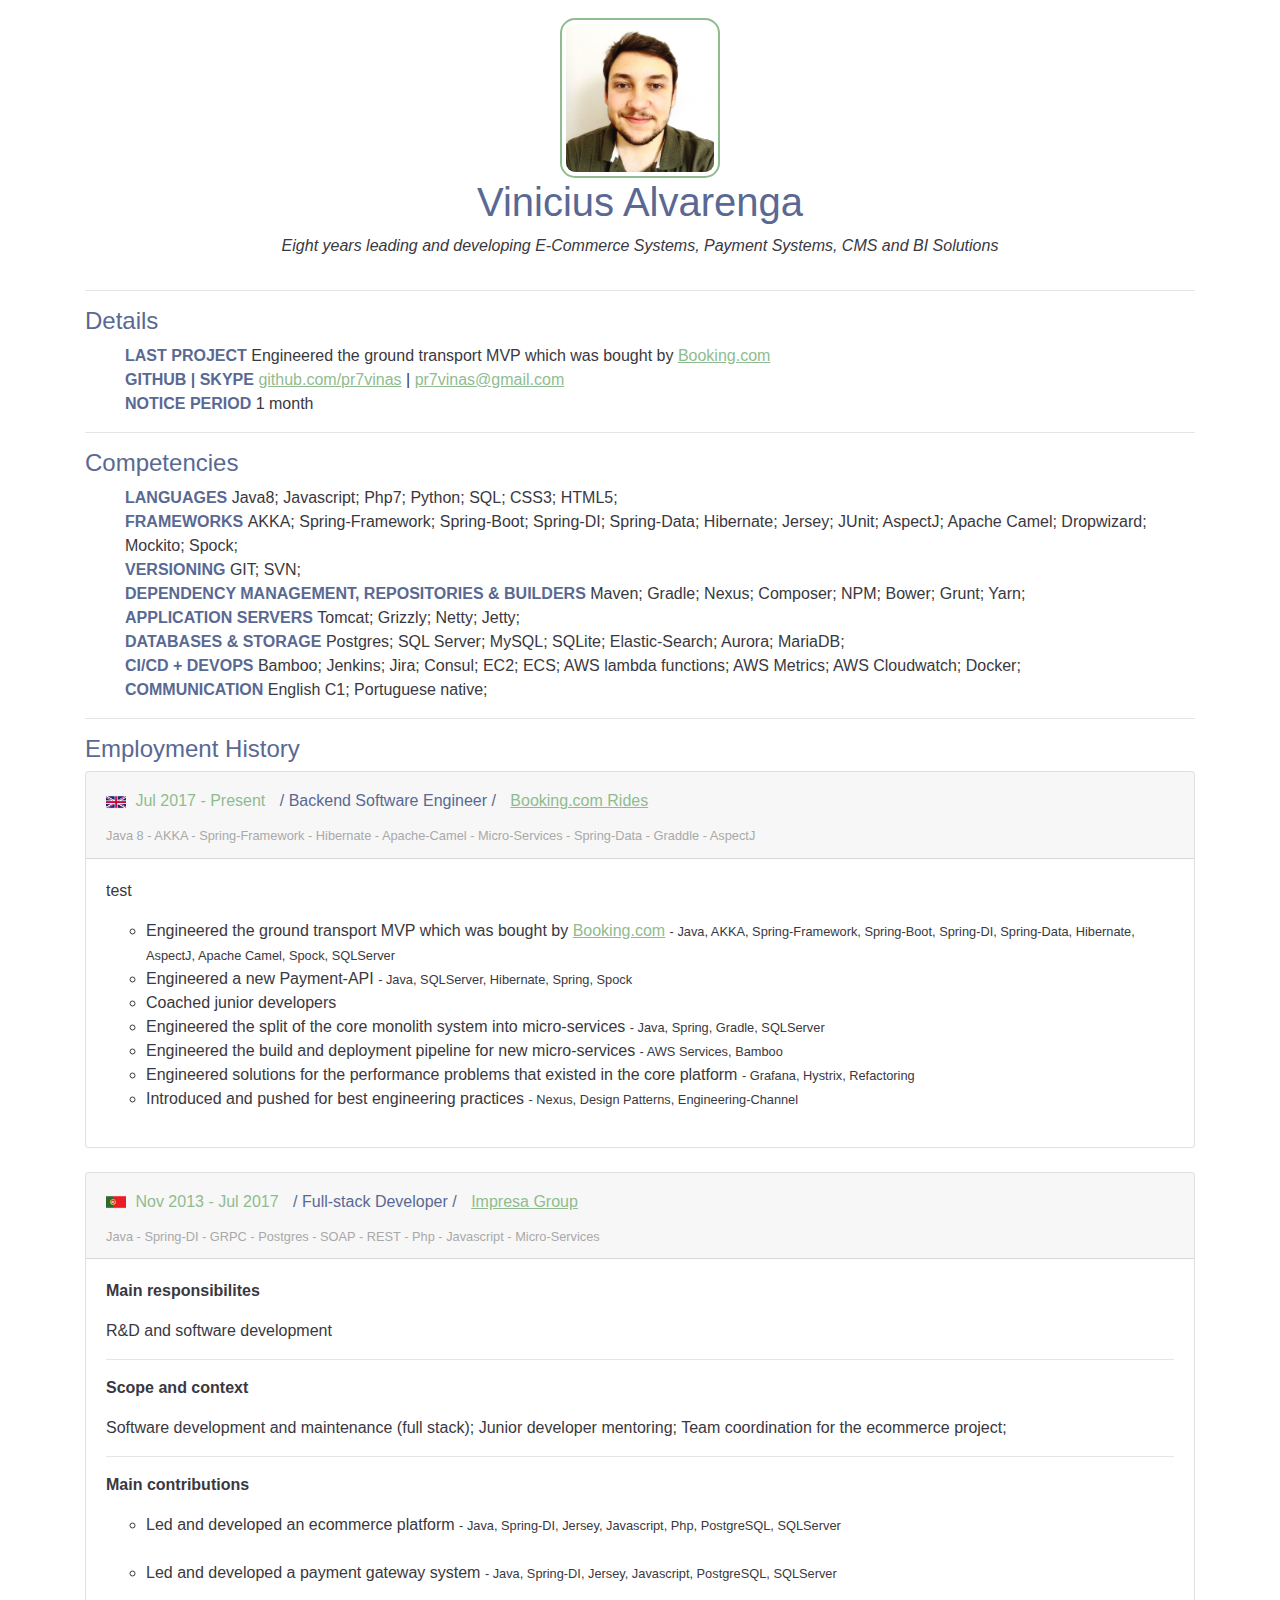
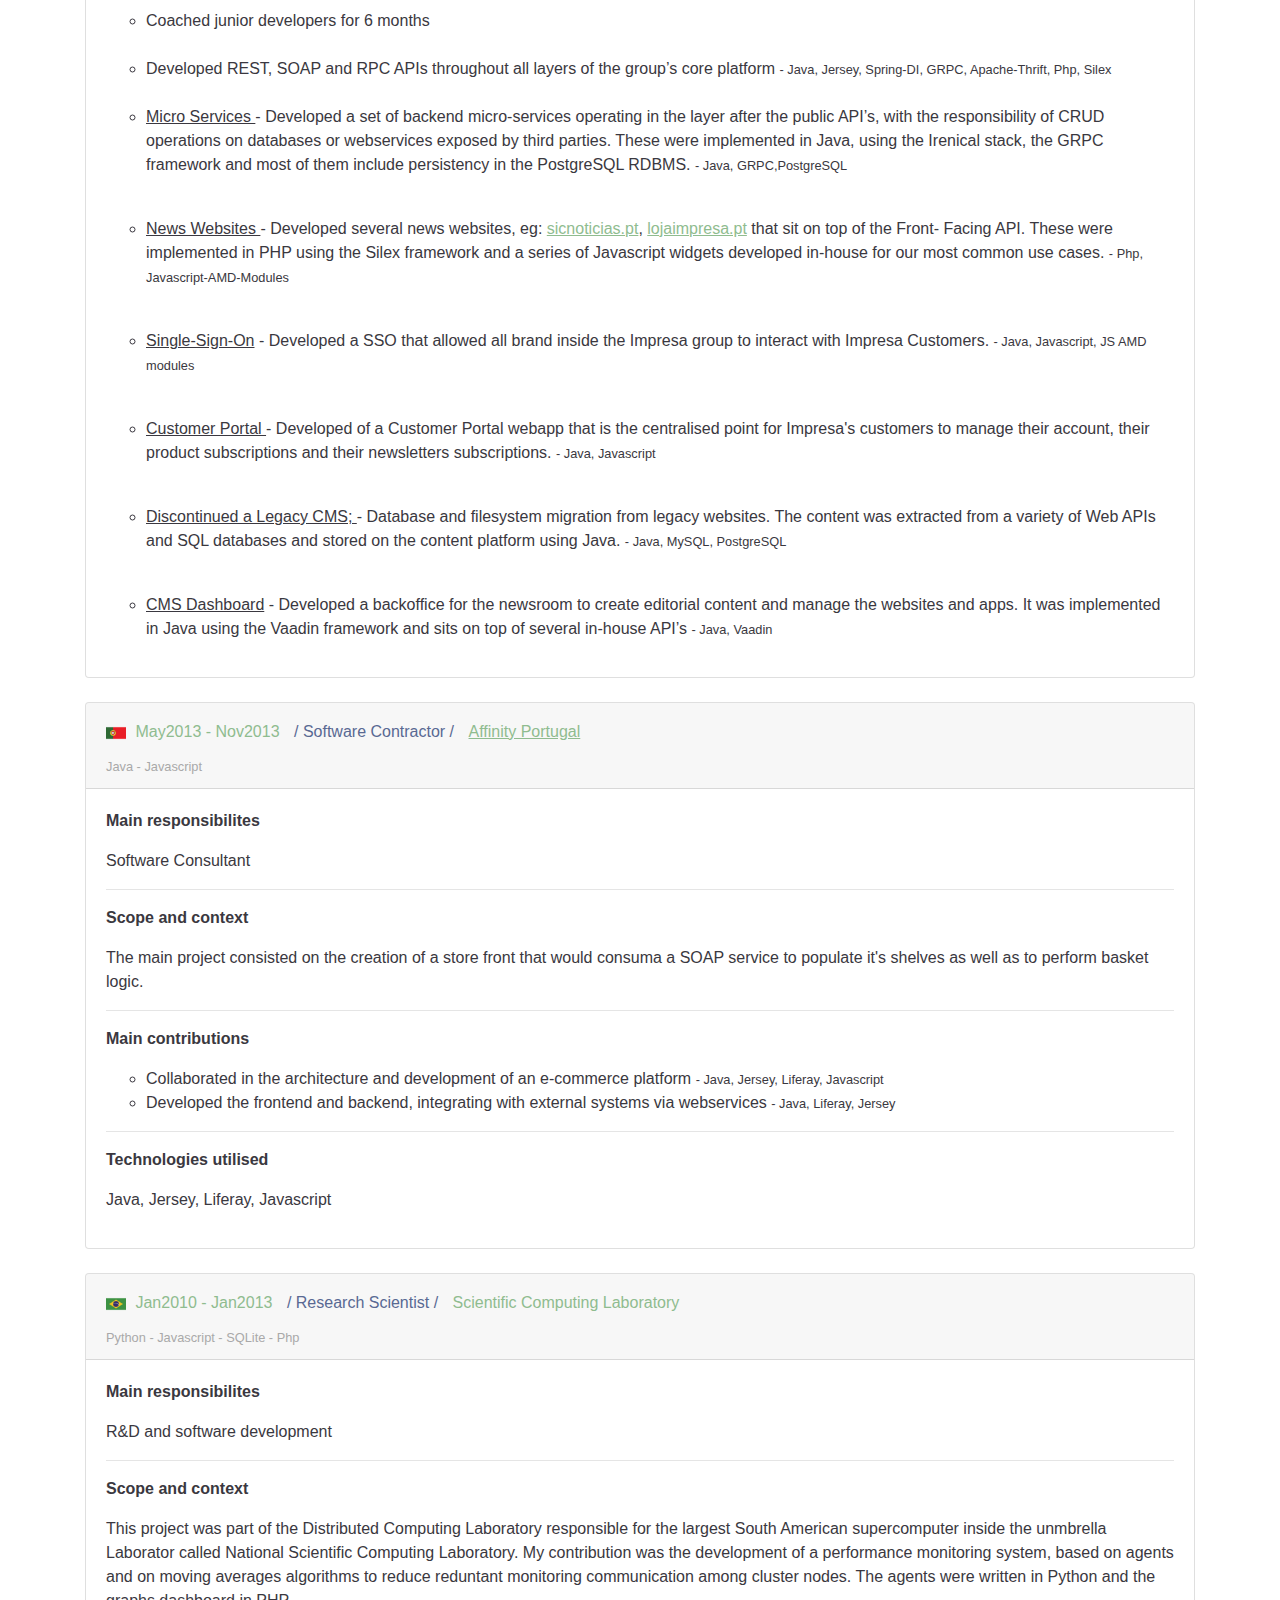
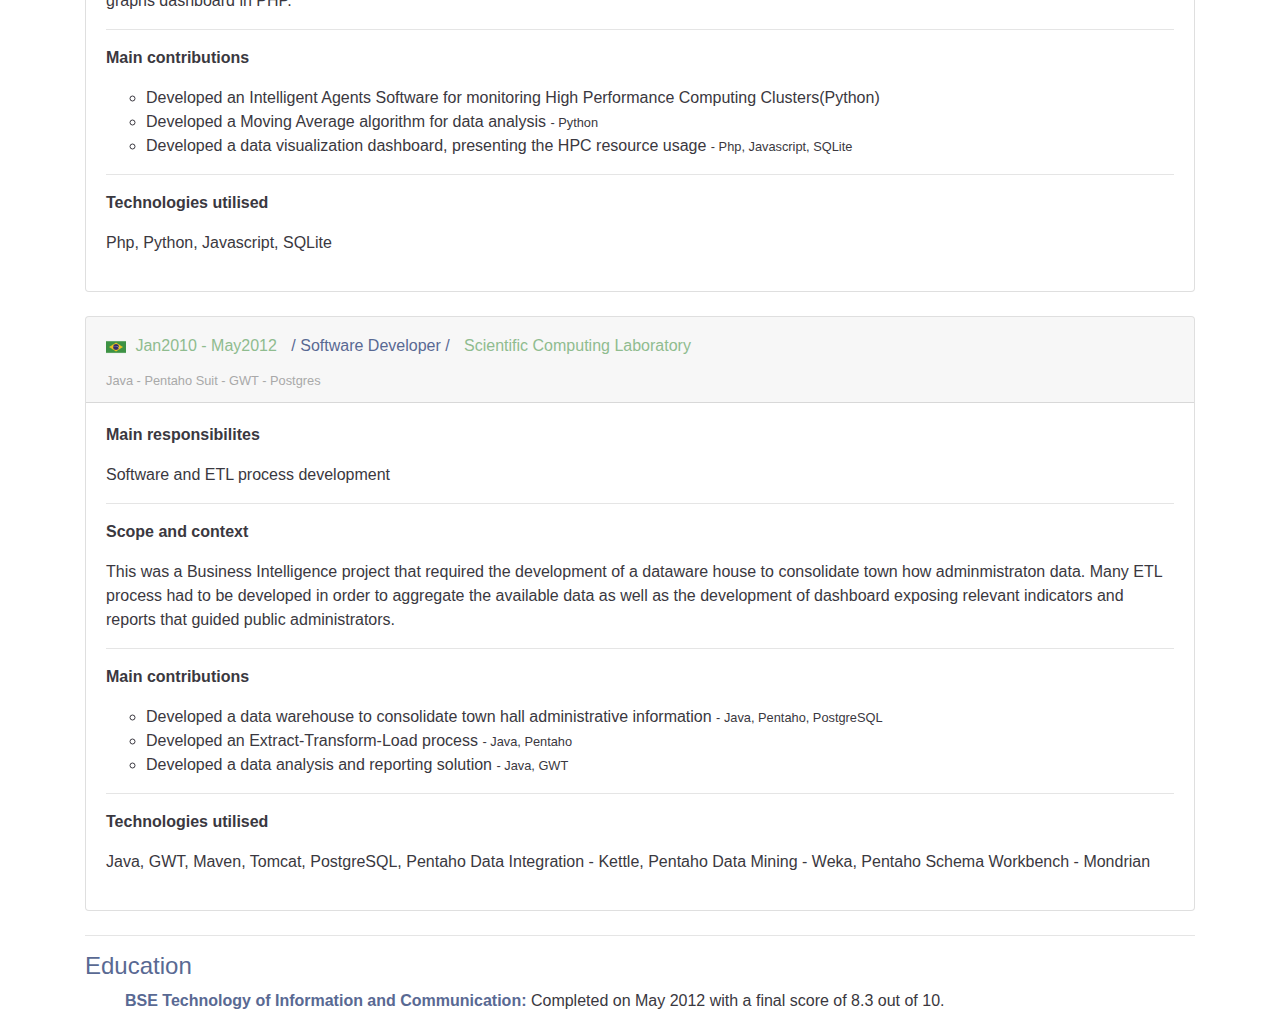
==== extended-version.html @ ef7c91e3 "Create extended-version.html" ====
<!doctype html>
<html lang="en">
<head>
    <meta charset="utf-8">
    <meta name="viewport" content="width=device-width, initial-scale=1, shrink-to-fit=no">
    <link rel="stylesheet" href="https://maxcdn.bootstrapcdn.com/bootstrap/4.0.0/css/bootstrap.min.css">
    <link rel="stylesheet" href="https://cdnjs.cloudflare.com/ajax/libs/animate.css/3.5.2/animate.min.css"/>
    <link href="https://fonts.googleapis.com/css?family=Gugi" rel="stylesheet">
    <link rel="stylesheet" href="style.css"/>
    <title>Vinicius Alvarenga</title>
</head>
<body>

<!-- PHOTO-->
<div class="container">
    <div class="profile-picture-container">
        <img src="vini.jpg" alt="vini" class="profile-picture img-thumbnail fadeIn animated">
    </div>
</div>

<!-- INTRO-->
<div class="container fadeIn animated">
    <div>
        <h1 class="center main">Vinicius Alvarenga</h1>
        <div class="lead-wrapper">
            <p class="lead lead-intro">
                <i>
                    Eight years leading and developing E-Commerce Systems, Payment Systems, CMS
                    and BI Solutions
                </i>
            </p>
        </div>
        <hr>
    </div>
</div>

<!-- DETAILS-->
<div class="container fadeIn animated">
    <div class="intro">
        <h4 class="main">Details</h4>
        <div class="intro-body">
            <ul>
                <li>
                    <b class="main">LAST PROJECT </b> Engineered the ground transport MVP which was bought by <a
                        target="_blank"
                        href="http://www.booking.com">Booking.com</a>
                </li>
                <li>
                    <b class="main">GITHUB | SKYPE </b> <a target="_blank" href="https://github.com/pr7vinas">github.com/pr7vinas</a>
                    | <a target="_blank" href="mailto:pr7vinas@gmail.com">pr7vinas@gmail.com</a>
                </li>
                <li>
                    <b class="main">NOTICE PERIOD </b> 1 month
                </li>
            </ul>
        </div>
    </div>
    <hr/>
</div>

<!-- COMPETENCIES-->
<div class="container fadeIn animated">
    <div class="intro">
        <h4 class="main">Competencies</h4>
        <div class="intro-body">
            <ul>
                <li>
                    <b class="main">LANGUAGES </b> Java8; Javascript; Php7; Python; SQL; CSS3; HTML5;
                </li>
                <li>
                    <b class="main">FRAMEWORKS </b> AKKA; Spring-Framework; Spring-Boot; Spring-DI; Spring-Data;
                    Hibernate; Jersey; JUnit; AspectJ; Apache Camel; Dropwizard; Mockito; Spock;
                </li>
                <li>
                    <b class="main">VERSIONING </b> GIT; SVN;
                </li>
                <li>
                    <b class="main">DEPENDENCY MANAGEMENT, REPOSITORIES & BUILDERS </b> Maven; Gradle; Nexus;
                    Composer; NPM; Bower; Grunt; Yarn;
                </li>
                <li>
                    <b class="main">APPLICATION SERVERS </b> Tomcat; Grizzly; Netty; Jetty;
                </li>
                <li>
                    <b class="main">DATABASES & STORAGE </b> Postgres; SQL Server; MySQL; SQLite; Elastic-Search;
                    Aurora; MariaDB;
                </li>
                <li>
                    <b class="main">CI/CD + DEVOPS </b> Bamboo; Jenkins; Jira; Consul; EC2; ECS; AWS lambda functions;
                    AWS Metrics; AWS Cloudwatch; Docker;
                </li>
                <li>
                    <b class="main">COMMUNICATION </b> English C1; Portuguese native;
                </li>

            </ul>
        </div>
    </div>
    <hr/>
</div>

<!-- EMPLOYMENT HISTORY-->
<div class="container fadeIn animated">
    <div id="accordion">
        <h4 class="main">Employment History</h4>


        <!--BOOKING.COM-->
        <div class="card mb-4 box-shadow">
            <div class="card-header">
                <img height="20px" src="uk.png"/>
                <label style="color: darkseagreen; padding: 5px">Jul 2017 - Present</label>
                <label style="color: #596993; padding: 5px"> / Backend Software Engineer / </label>
                <label style="padding: 5px">
                    <a target="_blank" style="color: darkseagreen;" href="http://rideways.com">
                        Booking.com Rides
                    </a>
                </label>
                <div style="color:darkgray; font-size: 0.8em">
                    Java 8 - AKKA - Spring-Framework - Hibernate - Apache-Camel - Micro-Services - Spring-Data - Graddle
                    - AspectJ
                </div>
            </div>
            <div class="card-body">
                <p>
                    test
                </p>
                <ul>
                    <li>
                        Engineered the ground transport MVP which was bought by <a target="_blank"
                                                                                   href="http://www.booking.com">Booking.com</a>
                        <small> - Java, AKKA, Spring-Framework, Spring-Boot, Spring-DI, Spring-Data,
                            Hibernate, AspectJ, Apache Camel, Spock, SQLServer
                        </small>
                    </li>
                    
                    <li>Engineered a new Payment-API
                        <small> - Java, SQLServer, Hibernate, Spring, Spock</small>

                    </li>
                    <li>Coached junior developers</li>
                    <li>
                        Engineered the split of the core monolith system into micro-services
                        <small>- Java, Spring, Gradle, SQLServer</small>
                    </li>
                    <li>Engineered the build and deployment pipeline for new micro-services
                        <small>- AWS Services, Bamboo</small>
                    </li>
                    <li>Engineered solutions for the performance problems that existed in the core platform
                        <small>- Grafana, Hystrix, Refactoring</small>
                    </li>
                    <li>Introduced and pushed for best engineering practices
                        <small>- Nexus, Design Patterns, Engineering-Channel</small>
                    </li>
                </ul>
            </div>
        </div>


        <!--IMPRESA-->
        <div class="card mb-4 box-shadow">
            <div class="card-header">
                <img height="20px" src="pt.png"/>
                <label style="color: darkseagreen; padding: 5px">Nov 2013 - Jul 2017</label>
                <label style="color: #596993; padding: 5px"> / Full-stack Developer / </label>
                <label style="padding: 5px">
                    <a target="_blank" style="color: darkseagreen;"
                       href="http://www.impresa.pt/investor-relations">
                        Impresa Group
                    </a>
                </label>
                <div style="color:darkgray; font-size: 0.8em">
                    Java - Spring-DI - GRPC - Postgres - SOAP - REST - Php - Javascript - Micro-Services
                </div>
            </div>
            <div class="card-body">
                <p><b>Main responsibilites</b></p>
                <p>
                    R&D and software development
                </p>
                <hr>
                <p><b>Scope and context</b></p>                
                <p>
                    Software development and maintenance (full stack); Junior developer mentoring; Team coordination for the ecommerce project; </p>
                <hr>
                <p><b>Main contributions</b></p>
                <ul>
                    <li>
                        Led and developed an ecommerce platform
                        <small> - Java, Spring-DI, Jersey, Javascript, Php, PostgreSQL, SQLServer</small>
                    </li>
                    <br>

                    <li>
                        Led and developed a payment gateway system
                        <small> - Java, Spring-DI, Jersey, Javascript, PostgreSQL, SQLServer</small>
                    </li>
                    <br>


                    <li>Coached junior developers for 6 months</li>                    <br>

                    <li>
                        Developed REST, SOAP and RPC APIs throughout all layers of the group’s core platform
                        <small> - Java, Jersey, Spring-DI, GRPC, Apache-Thrift, Php, Silex</small>
                    </li>
                    <br>

                    <li>
                        <p>
                            <u>
                                Micro Services
                            </u>
                             - Developed a set of backend micro-services operating in the layer after the public API’s, with the responsibility of CRUD operations on databases or webservices exposed by third parties. These were implemented in Java, using the Irenical stack, the GRPC framework and most of them include persistency in the PostgreSQL RDBMS.
                        <small> - Java, GRPC,PostgreSQL</small>
                        </p>
                    </li>
                    <br>

                    <li>
                        <p>
                            <u>
                                News Websites
                            </u>
                            - Developed several news websites, eg: <a href="http://sicnoticias.sapo.pt" target="_blank">sicnoticias.pt</a>,                        <a href="http://lojaimpresa.pt" target="_blank">lojaimpresa.pt</a> that sit on top of the Front-
                            Facing API. These were implemented in PHP using the Silex framework and a series of Javascript widgets developed in-house for our most common use cases.
                            <small> - Php, Javascript-AMD-Modules</small>
                        </p>
                    </li>
                    <br>

                    <li>
                        <p>
                            <u>Single-Sign-On</u> - Developed a SSO that allowed all brand inside the Impresa group to interact with Impresa Customers. 
                        <small> - Java, Javascript, JS AMD modules</small>
                        </p>
                    </li>
                    <br>

                    <li><p>
                        <u>
                        Customer Portal 
                        </u>
                        - Developed of a Customer Portal webapp that is the centralised point for Impresa's customers to manage their account, their product subscriptions and their newsletters subscriptions. 
                        <small> - Java, Javascript</small>
                        </p>
                    </li>
                    <br>

                    <li>
                        <p>
                        <u>
                            Discontinued a Legacy CMS; 
                            </u>
                            - Database and filesystem migration from legacy websites. The
                            content was extracted from a variety of Web APIs and SQL databases and stored on
                            the content platform using Java.
                        <small> - Java, MySQL, PostgreSQL</small>
                        </p>
                    </li>
                    <br>
                    
                    <li>
                        <p>
                        <u>CMS Dashboard</u> - Developed a backoffice for the newsroom to create
                            editorial content and manage the websites and apps. It was implemented in Java using
                            the Vaadin framework and sits on top of several in-house API’s
                            <small> - Java, Vaadin</small></p>
                        
                    </li>
                </ul>
            </div>
        </div>


        <!--AFFINITY-->
        <div class="card mb-4 box-shadow">
            <div class="card-header">
                <img height="20px" src="pt.png"/>
                <label style="color: darkseagreen; padding: 5px">May2013 - Nov2013 </label>
                <label style="color: #596993; padding: 5px"> / Software Contractor / </label>
                <label style="padding: 5px">
                    <a target="_blank" style="color: darkseagreen;" href="http://affinity.pt/en/">
                        Affinity Portugal
                    </a>
                </label>
                <div style="color:darkgray; font-size: 0.8em">
                    Java - Javascript
                </div>
            </div>
            <div class="card-body">
                <p><b>Main responsibilites</b></p>
                <p>
                    Software Consultant
                </p>
                <hr>
                <p><b>Scope and context</b></p>                
                <p>
                    The main project consisted on the creation of a store front that would consuma a SOAP service to populate it's shelves as well as to perform basket logic.
                </p>
                <hr>
                <p><b>Main contributions</b></p>
                <ul>
                    <li>
                        Collaborated in the architecture and development of an e-commerce platform
                        <small> - Java, Jersey, Liferay, Javascript</small>
                    </li>
                    <li>
                        Developed the frontend and backend, integrating with external systems via webservices
                        <small> - Java, Liferay, Jersey</small>
                    </li>
                </ul>
                <hr>
                <p><b>Technologies utilised</b></p>
                <p>
                    Java, Jersey, Liferay, Javascript
                </p>
            </div>
            </div>
        </div>


        <!--LNCC MONITORING IA-->
        <div class="card mb-4 box-shadow">
            <div class="card-header">
                <img height="20px" src="br.png"/>
                <label style="color: darkseagreen; padding: 5px">Jan2010 - Jan2013 </label>
                <label style="color: #596993; padding: 5px"> / Research Scientist / </label>
                <label style="padding: 5px">
                    <a target="_blank" style="color: darkseagreen; cursor: unset;">
                        Scientific Computing Laboratory
                    </a>
                </label>
                <div style="color:darkgray; font-size: 0.8em">
                    Python - Javascript - SQLite - Php
                </div>
            </div>
            <div class="card-body">
                <p><b>Main responsibilites</b></p>
                <p>
                    R&D and software development
                </p>
                <hr>
                <p><b>Scope and context</b></p>                
                <p>
                    This project was part of the Distributed Computing Laboratory responsible for the largest South American supercomputer inside the unmbrella Laborator called National Scientific Computing Laboratory. My contribution was the development of a performance monitoring system, based on agents and on moving averages algorithms to reduce reduntant monitoring communication among cluster nodes. The agents were written in Python and the graphs dashboard in PHP.
                </p>
                <hr>
                <p><b>Main contributions</b></p>
                <ul>
                    <li>
                        Developed an Intelligent Agents Software for monitoring High Performance Computing
                        Clusters(Python)
                    </li>
                    <li>
                        Developed a Moving Average algorithm for data analysis
                        <small> - Python</small>
                    </li>
                    <li>
                        Developed a data visualization dashboard, presenting the HPC resource usage
                        <small> - Php, Javascript, SQLite</small>
                    </li>
                </ul>
                <hr>
                <p><b>Technologies utilised</b></p>
                <p>
                    Php, Python, Javascript, SQLite
                </p>
            </div>
        </div>


        <!--LNCC MONITORING IA-->
        <div class="card mb-4 box-shadow">
            <div class="card-header">
                <img height="20px" src="br.png"/>
                <label style="color: darkseagreen; padding: 5px">Jan2010 - May2012 </label>
                <label style="color: #596993; padding: 5px"> / Software Developer / </label>
                <label style="padding: 5px">
                    <a target="_blank" style="color: darkseagreen; cursor: unset;">
                        Scientific Computing Laboratory
                    </a>
                </label>
                <div style="color:darkgray; font-size: 0.8em">
                    Java - Pentaho Suit - GWT - Postgres
                </div>
            </div>
            <div class="card-body">
                <p><b>Main responsibilites</b></p>
                <p>
                    Software and ETL process development
                </p>
                <hr>
                <p><b>Scope and context</b></p>                
                <p>
                    This was a Business Intelligence project that required the development of a dataware house to consolidate town how adminmistraton data. Many ETL process had to be developed in order to aggregate the available data as well as the development of dashboard exposing relevant indicators and reports that guided public administrators. 
                </p>
                <hr>
                <p><b>Main contributions</b></p>
                <ul>
                    <li>
                        Developed a data warehouse to consolidate town hall administrative information
                        <small> - Java, Pentaho, PostgreSQL</small>
                    </li>
                    <li>
                        Developed an Extract-Transform-Load process
                        <small> - Java, Pentaho</small>
                    </li>
                    <li>
                        Developed a data analysis and reporting solution
                        <small> - Java, GWT</small>
                    </li>
                </ul>
                <hr>
                <p><b>Technologies utilised</b></p>
                <p>
                    Java, GWT, Maven, Tomcat, PostgreSQL, Pentaho Data Integration - Kettle, Pentaho Data Mining - Weka, Pentaho Schema Workbench - Mondrian
                </p>
            </div>
        </div>
        <hr/>


        <div class="university fadeIn animated">
            <div class="intro">
                <h4 class="main">Education</h4>
                <div class="intro-body">
                    <ul>
                        <li>
                            <b class="main">
                                BSE Technology of Information and Communication:
                            </b> Completed on May 2012 with a final score of 8.3 out of 10.
                        </li>
                    </ul>
                </div>
            </div>
        </div>


    </div>

    <script src="https://code.jquery.com/jquery-3.2.1.slim.min.js"
            integrity="sha384-KJ3o2DKtIkvYIK3UENzmM7KCkRr/rE9/Qpg6aAZGJwFDMVNA/GpGFF93hXpG5KkN"
            crossorigin="anonymous"></script>
    <script src="https://cdnjs.cloudflare.com/ajax/libs/popper.js/1.12.9/umd/popper.min.js"
            integrity="sha384-ApNbgh9B+Y1QKtv3Rn7W3mgPxhU9K/ScQsAP7hUibX39j7fakFPskvXusvfa0b4Q"
            crossorigin="anonymous"></script>
    <script src="https://maxcdn.bootstrapcdn.com/bootstrap/4.0.0/js/bootstrap.min.js"
            integrity="sha384-JZR6Spejh4U02d8jOt6vLEHfe/JQGiRRSQQxSfFWpi1MquVdAyjUar5+76PVCmYl"
            crossorigin="anonymous"></script>
</body>
</html>
---- style.css ----
.profile-picture-container{
    text-align: center;
    padding-top: 18px
}

.profile-picture {
    position: relative;
    max-height: 10rem;
    margin-left: 10%;
    margin-right: 10%;
    border-radius: 15px;
    border: 2px solid darkseagreen;
}

.hand-written {
    font-family: 'Gugi', cursive;
    text-transform: uppercase;
    font-size: 0.6rem;
    color: darkgray;
    margin-top: 13px;
}

.code-picture-wrapper {
    border: none;
    height: 10px;
    overflow: hidden;
    border-radius:90px;

}
.code-picture {
    border: none;
    padding:0px;
    -ms-filter: "progid:DXImageTransform.Microsoft.Alpha(Opacity=50)";       /* IE 8 */
    filter: alpha(opacity=50);  /* IE 5-7 */
    -moz-opacity: 0.5;          /* Netscape */
    -khtml-opacity: 0.5;        /* Safari 1.x */
    opacity: 0.5;               /* Good browsers */
}

.lead-intro {
    position: relative;
    display: inline-block;
    font-size: 1rem;
    margin-left: 10%;
    margin-right: 10%;
        
}
.lead-wrapper{
    position: relative;
    text-align: center;
}

.center{
    text-align: center;
}

// Small devices (landscape phones, 576px and up)
@media (min-width: 576px) { }

// Medium devices (tablets, 768px and up)
@media (min-width: 768px) {  }

// Large devices (desktops, 992px and up)
@media (min-width: 992px) { }

// Extra large devices (large desktops, 1200px and up)
@media (min-width: 1200px) { }


body{
    color :rgb(58, 56, 64);;
}

.main{
    color:#596993;
}

.secondary{
    color:#7A9FF2
}

.third{
    color:#0F0F0D;
}

ul {
    list-style-type: none;
}

a{
    color: darkseagreen;
    text-decoration: underline;
}

/* unvisited link */
a:link {
    color: darkseagreen;
}

/* visited link */
a:visited {
    color: darkseagreen;
}

/* mouse over link */
a:hover {
    color: forestgreen;
}

/* selected link */
a:active {
    color: green;
}

.card-body ul{
        list-style-type: circle;
    }
}
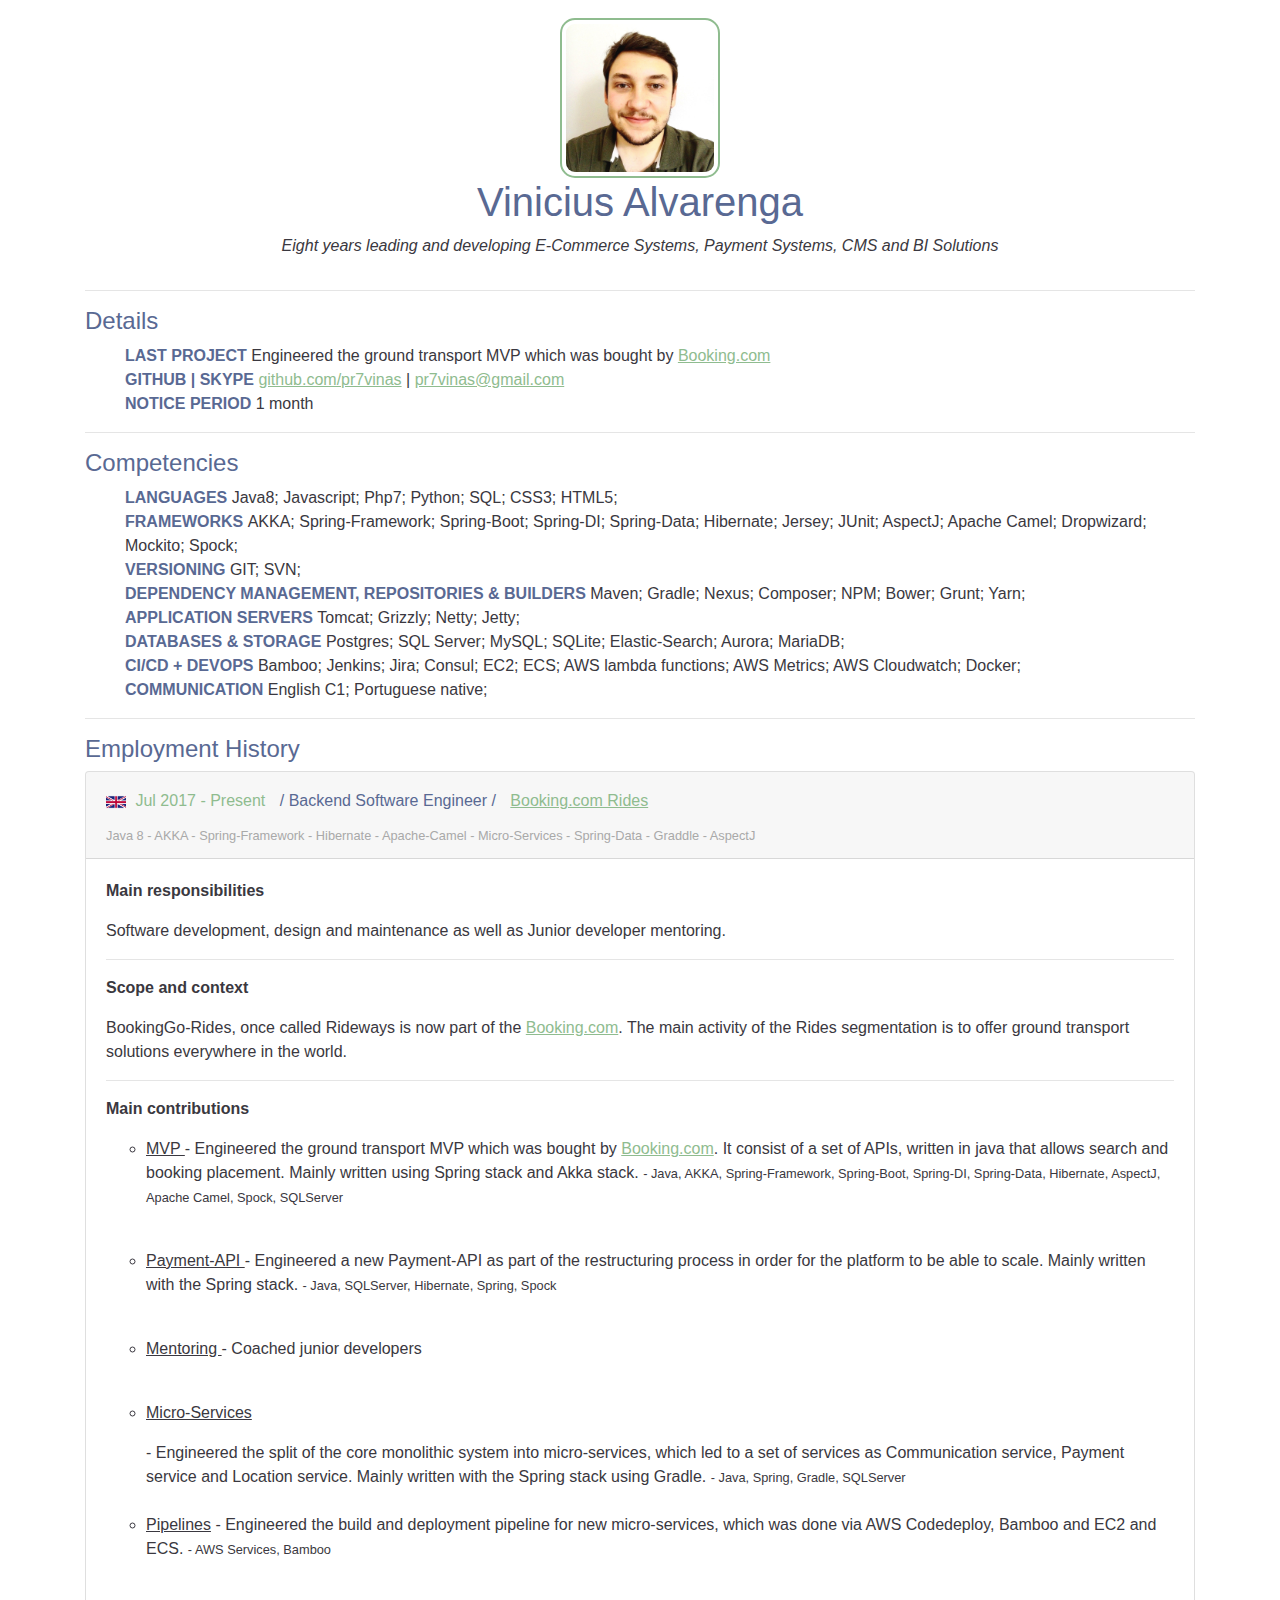
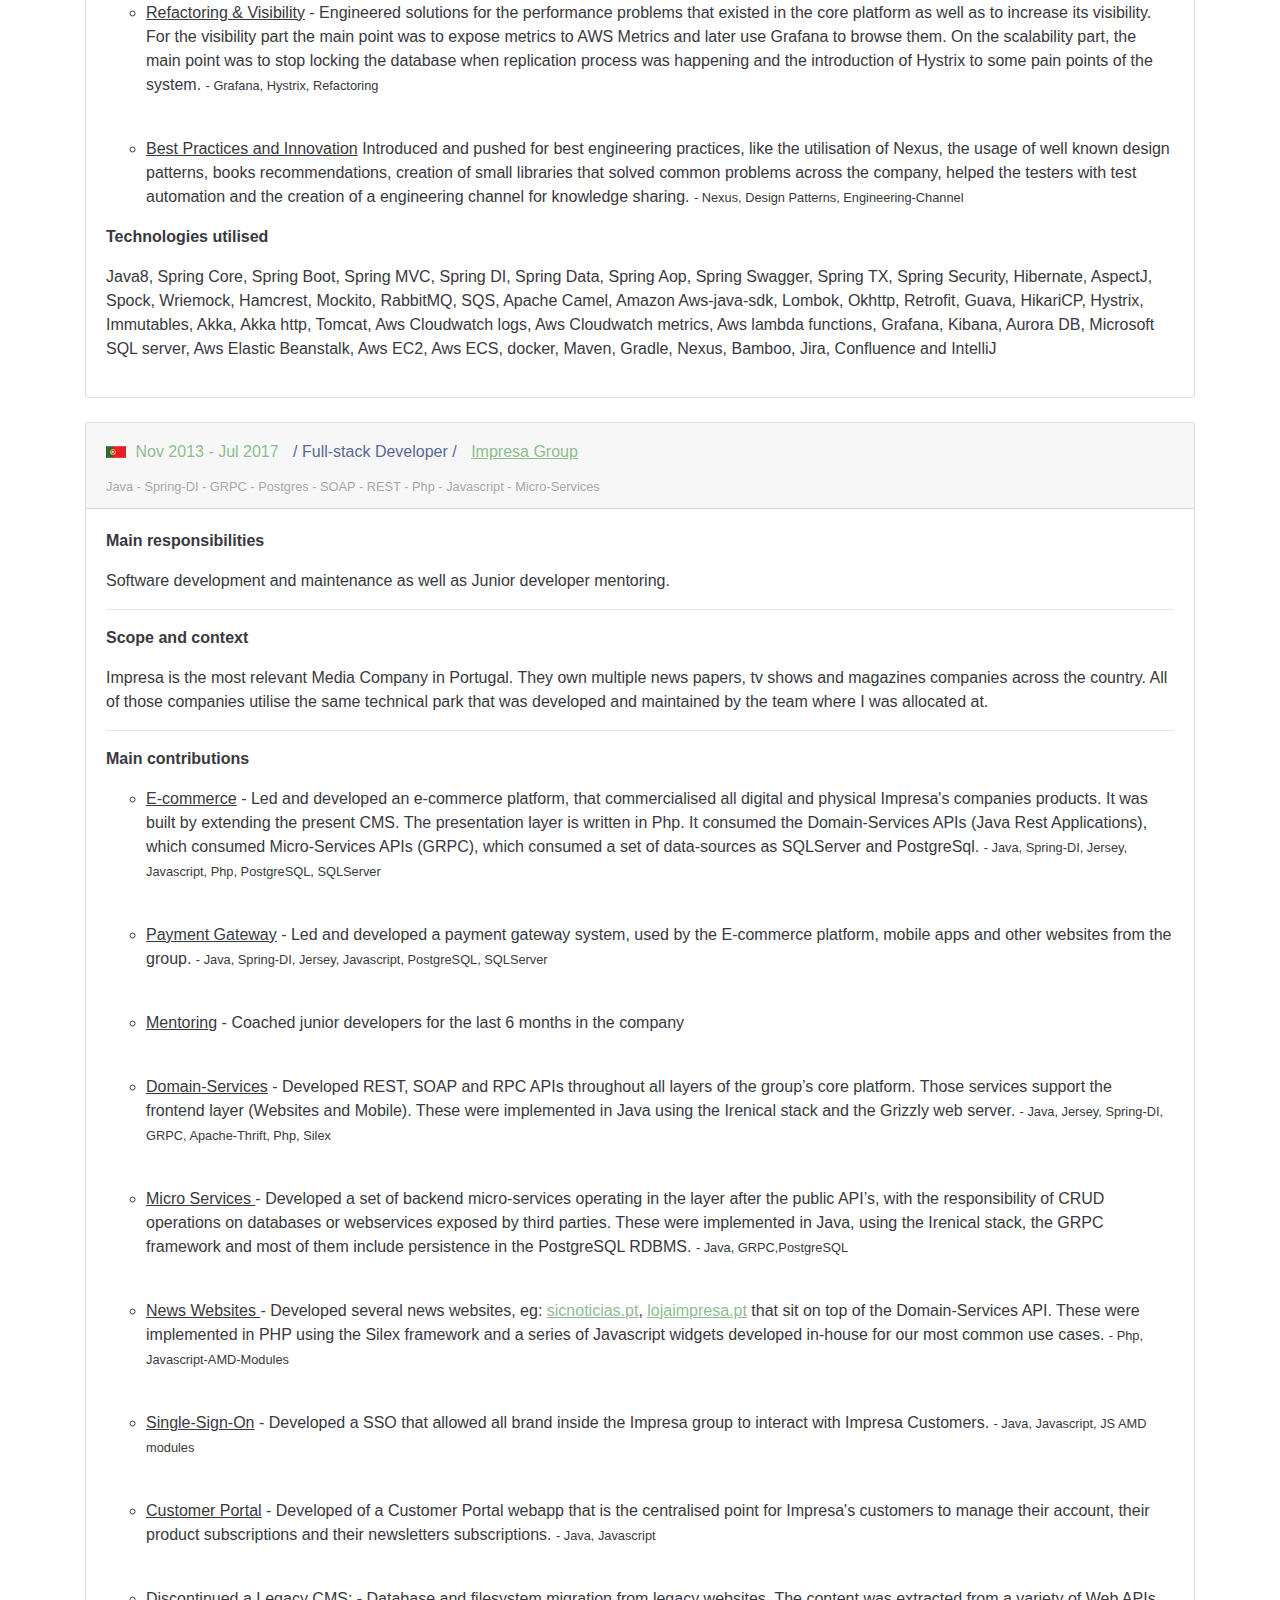
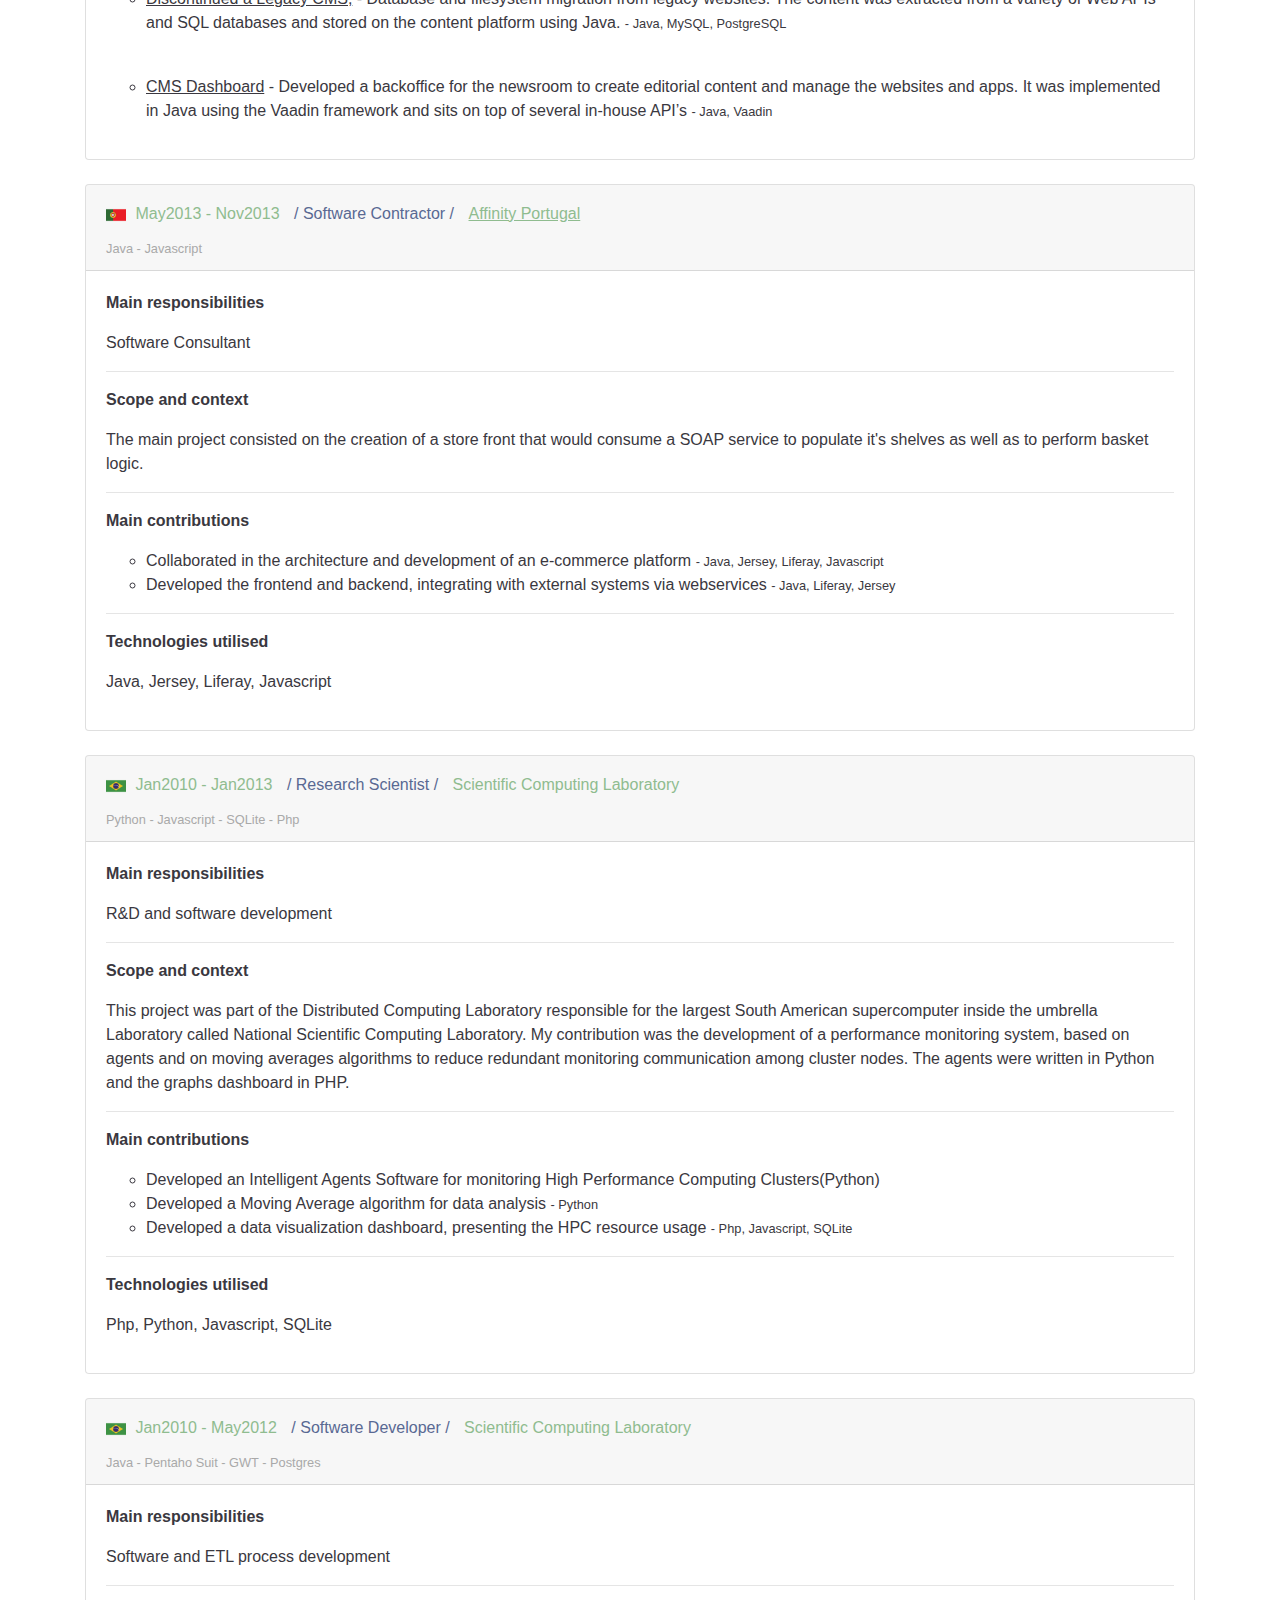
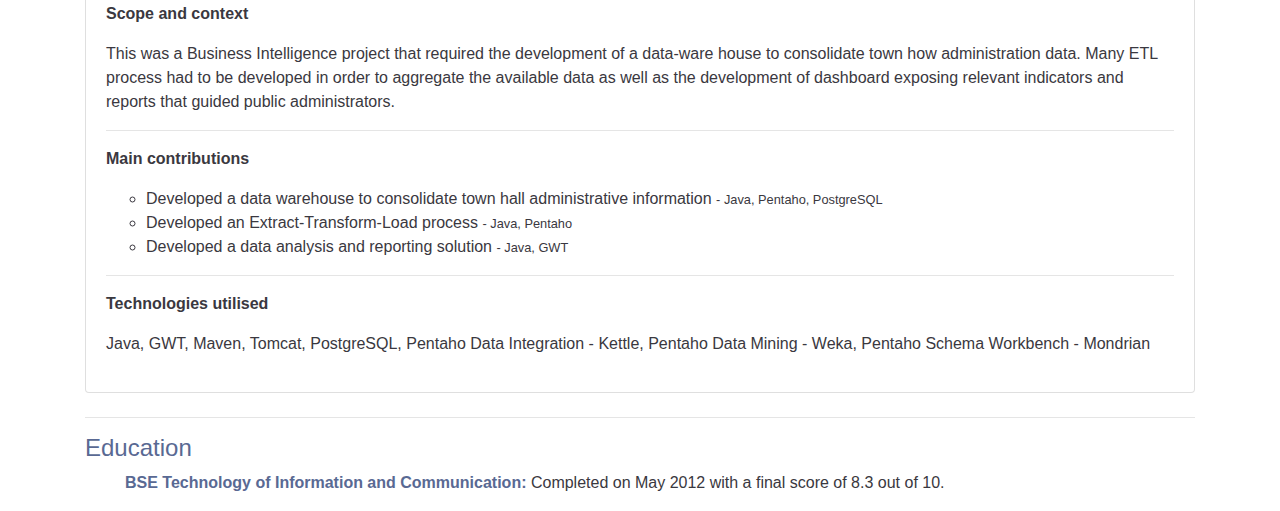
==== commit 0637e347: "the extended version seems finished" ====
--- a/extended-version.html
+++ b/extended-version.html
@@ -41,9 +41,8 @@
         <div class="intro-body">
             <ul>
                 <li>
-                    <b class="main">LAST PROJECT </b> Engineered the ground transport MVP which was bought by <a
-                        target="_blank"
-                        href="http://www.booking.com">Booking.com</a>
+                    <b class="main">LAST PROJECT </b> Engineered the ground transport MVP which was bought by
+                    <a target="_blank" href="http://www.booking.com">Booking.com</a>
                 </li>
                 <li>
                     <b class="main">GITHUB | SKYPE </b> <a target="_blank" href="https://github.com/pr7vinas">github.com/pr7vinas</a>
@@ -122,37 +121,107 @@
                 </div>
             </div>
             <div class="card-body">
-                <p>
-                    test
-                </p>
+                <p><b>Main responsibilities</b></p>
+                <p>
+                    Software development, design and maintenance as well as Junior developer mentoring.
+                </p>
+                <hr>
+                <p><b>Scope and context</b></p>
+                <p>
+                    BookingGo-Rides, once called Rideways is now part of the
+                    <a target="_blank" href="http://www.booking.com">Booking.com</a>.
+                    The main activity of the Rides segmentation is to offer ground transport solutions everywhere in the
+                    world.
+                </p>
+                <hr>
+                <p><b>Main contributions</b></p>
                 <ul>
                     <li>
-                        Engineered the ground transport MVP which was bought by <a target="_blank"
-                                                                                   href="http://www.booking.com">Booking.com</a>
-                        <small> - Java, AKKA, Spring-Framework, Spring-Boot, Spring-DI, Spring-Data,
-                            Hibernate, AspectJ, Apache Camel, Spock, SQLServer
-                        </small>
-                    </li>
-                    
-                    <li>Engineered a new Payment-API
-                        <small> - Java, SQLServer, Hibernate, Spring, Spock</small>
-
-                    </li>
-                    <li>Coached junior developers</li>
-                    <li>
-                        Engineered the split of the core monolith system into micro-services
+                        <p>
+                            <u>
+                                MVP
+                            </u>
+                            - Engineered the ground transport MVP which was bought by
+                            <a target="_blank" href="http://www.booking.com">Booking.com</a>. It consist of a set of
+                            APIs, written in java
+                            that allows search and booking placement. Mainly written using Spring stack and Akka stack.
+                            <small> - Java, AKKA, Spring-Framework, Spring-Boot, Spring-DI, Spring-Data,
+                                Hibernate, AspectJ, Apache Camel, Spock, SQLServer
+                            </small>
+                        </p>
+                    </li>
+                    <br>
+                    <li>
+                        <p>
+                            <u>
+                                Payment-API
+                            </u> - Engineered a new Payment-API as part of the restructuring process in order for the
+                            platform to be able to scale. Mainly written with the Spring stack.
+                            <small> - Java, SQLServer, Hibernate, Spring, Spock</small>
+                        </p>
+                    </li>
+                    <br>
+                    <li>
+                        <p>
+                            <u>
+                                Mentoring
+                            </u>
+                            - Coached junior developers
+                        </p>
+                    </li>
+                    <br>
+                    <li>
+                        <p>
+                            <u>Micro-Services</u>
+                        </p>
+                        - Engineered the split of the core monolithic system into micro-services, which led to a set of
+                        services as Communication service, Payment service and Location service. Mainly written with the
+                        Spring stack using Gradle.
                         <small>- Java, Spring, Gradle, SQLServer</small>
                     </li>
-                    <li>Engineered the build and deployment pipeline for new micro-services
-                        <small>- AWS Services, Bamboo</small>
-                    </li>
-                    <li>Engineered solutions for the performance problems that existed in the core platform
-                        <small>- Grafana, Hystrix, Refactoring</small>
-                    </li>
-                    <li>Introduced and pushed for best engineering practices
-                        <small>- Nexus, Design Patterns, Engineering-Channel</small>
+                    <br>
+                    <li>
+                        <p>
+                            <u>Pipelines</u>
+                            - Engineered the build and deployment pipeline for new micro-services, which was done via
+                            AWS Codedeploy, Bamboo and EC2 and ECS.
+                            <small>- AWS Services, Bamboo</small>
+                        </p>
+                    </li>
+                    <br>
+                    <li>
+                        <p>
+                            <u>Refactoring & Visibility</u>
+                            - Engineered solutions for the performance problems that existed in the core platform as
+                            well
+                            as to increase its visibility. For the visibility part the main point was to expose metrics
+                            to AWS Metrics and later use Grafana to browse them. On the scalability part, the main point
+                            was to stop locking the database when replication process was happening and the introduction
+                            of Hystrix to some pain points of the system.
+                            <small>- Grafana, Hystrix, Refactoring</small>
+                        </p>
+                    </li>
+                    <br>
+                    <li>
+                        <p>
+                            <u>Best Practices and Innovation</u>
+                            Introduced and pushed for best engineering practices, like the utilisation of Nexus, the
+                            usage of well known design patterns, books recommendations, creation of small libraries that
+                            solved common problems across the company, helped the testers with test automation and the
+                            creation of a engineering channel for knowledge sharing.
+                            <small>- Nexus, Design Patterns, Engineering-Channel</small>
+                        </p>
                     </li>
                 </ul>
+                <p><b>Technologies utilised</b></p>
+                <p>
+                    Java8, Spring Core, Spring Boot, Spring MVC, Spring DI, Spring Data, Spring Aop, Spring Swagger,
+                    Spring TX, Spring Security, Hibernate, AspectJ, Spock, Wriemock, Hamcrest, Mockito, RabbitMQ, SQS,
+                    Apache Camel, Amazon Aws-java-sdk, Lombok, Okhttp, Retrofit, Guava, HikariCP, Hystrix, Immutables,
+                    Akka, Akka http, Tomcat, Aws Cloudwatch logs, Aws Cloudwatch metrics, Aws lambda functions, Grafana,
+                    Kibana, Aurora DB, Microsoft SQL server, Aws Elastic Beanstalk, Aws EC2, Aws ECS, docker, Maven,
+                    Gradle, Nexus, Bamboo, Jira, Confluence and IntelliJ
+                </p>
             </div>
         </div>
 
@@ -174,35 +243,56 @@
                 </div>
             </div>
             <div class="card-body">
-                <p><b>Main responsibilites</b></p>
-                <p>
-                    R&D and software development
-                </p>
-                <hr>
-                <p><b>Scope and context</b></p>                
-                <p>
-                    Software development and maintenance (full stack); Junior developer mentoring; Team coordination for the ecommerce project; </p>
+                <p><b>Main responsibilities</b></p>
+                <p>
+                    Software development and maintenance as well as Junior developer mentoring.
+                </p>
+                <hr>
+                <p><b>Scope and context</b></p>
+                <p>
+                    Impresa is the most relevant Media Company in Portugal. They own multiple news papers, tv shows and
+                    magazines companies across the country.
+                    All of those companies utilise the same technical park that was developed and maintained by the team
+                    where I was allocated at.
+                </p>
                 <hr>
                 <p><b>Main contributions</b></p>
                 <ul>
                     <li>
-                        Led and developed an ecommerce platform
-                        <small> - Java, Spring-DI, Jersey, Javascript, Php, PostgreSQL, SQLServer</small>
-                    </li>
-                    <br>
-
-                    <li>
-                        Led and developed a payment gateway system
-                        <small> - Java, Spring-DI, Jersey, Javascript, PostgreSQL, SQLServer</small>
-                    </li>
-                    <br>
-
-
-                    <li>Coached junior developers for 6 months</li>                    <br>
-
-                    <li>
-                        Developed REST, SOAP and RPC APIs throughout all layers of the group’s core platform
-                        <small> - Java, Jersey, Spring-DI, GRPC, Apache-Thrift, Php, Silex</small>
+                        <p>
+                            <u>E-commerce</u> - Led and developed an e-commerce platform, that commercialised all
+                            digital and physical Impresa's companies products. It was built by
+                            extending the present CMS. The presentation layer is written in Php.
+                            It consumed the Domain-Services APIs (Java Rest Applications), which consumed Micro-Services
+                            APIs (GRPC), which consumed a set of data-sources as SQLServer and PostgreSql.
+                            <small> - Java, Spring-DI, Jersey, Javascript, Php, PostgreSQL, SQLServer</small>
+                        </p>
+                    </li>
+                    <br>
+
+                    <li>
+                        <p>
+                            <u>Payment Gateway</u> - Led and developed a payment gateway system, used by the E-commerce
+                            platform, mobile apps and other websites from the group.
+                            <small> - Java, Spring-DI, Jersey, Javascript, PostgreSQL, SQLServer</small>
+                    </li>
+                    <br>
+
+                    <li>
+                        <p>
+                            <u>Mentoring</u> - Coached junior developers for the last 6 months in the company
+                        </p>
+                    </li>
+                    <br>
+
+                    <li>
+                        <p>
+                            <u>Domain-Services</u>
+                            - Developed REST, SOAP and RPC APIs throughout all layers of the group’s core platform.
+                            Those services support the frontend layer (Websites and Mobile). These were
+                            implemented in Java using the Irenical stack and the Grizzly web server.
+                            <small> - Java, Jersey, Spring-DI, GRPC, Apache-Thrift, Php, Silex</small>
+                        </p>
                     </li>
                     <br>
 
@@ -211,8 +301,11 @@
                             <u>
                                 Micro Services
                             </u>
-                             - Developed a set of backend micro-services operating in the layer after the public API’s, with the responsibility of CRUD operations on databases or webservices exposed by third parties. These were implemented in Java, using the Irenical stack, the GRPC framework and most of them include persistency in the PostgreSQL RDBMS.
-                        <small> - Java, GRPC,PostgreSQL</small>
+                            - Developed a set of backend micro-services operating in the layer after the public API’s,
+                            with the responsibility of CRUD operations on databases or webservices exposed by third
+                            parties. These were implemented in Java, using the Irenical stack, the GRPC framework and
+                            most of them include persistence in the PostgreSQL RDBMS.
+                            <small> - Java, GRPC,PostgreSQL</small>
                         </p>
                     </li>
                     <br>
@@ -222,8 +315,10 @@
                             <u>
                                 News Websites
                             </u>
-                            - Developed several news websites, eg: <a href="http://sicnoticias.sapo.pt" target="_blank">sicnoticias.pt</a>,                        <a href="http://lojaimpresa.pt" target="_blank">lojaimpresa.pt</a> that sit on top of the Front-
-                            Facing API. These were implemented in PHP using the Silex framework and a series of Javascript widgets developed in-house for our most common use cases.
+                            - Developed several news websites, eg: <a href="http://sicnoticias.sapo.pt" target="_blank">sicnoticias.pt</a>,
+                            <a href="http://lojaimpresa.pt" target="_blank">lojaimpresa.pt</a> that sit on top of the
+                            Domain-Services API. These were implemented in PHP using the Silex framework and a series of
+                            Javascript widgets developed in-house for our most common use cases.
                             <small> - Php, Javascript-AMD-Modules</small>
                         </p>
                     </li>
@@ -231,42 +326,44 @@
 
                     <li>
                         <p>
-                            <u>Single-Sign-On</u> - Developed a SSO that allowed all brand inside the Impresa group to interact with Impresa Customers. 
-                        <small> - Java, Javascript, JS AMD modules</small>
-                        </p>
-                    </li>
-                    <br>
-
-                    <li><p>
-                        <u>
-                        Customer Portal 
-                        </u>
-                        - Developed of a Customer Portal webapp that is the centralised point for Impresa's customers to manage their account, their product subscriptions and their newsletters subscriptions. 
-                        <small> - Java, Javascript</small>
-                        </p>
-                    </li>
-                    <br>
-
-                    <li>
-                        <p>
-                        <u>
-                            Discontinued a Legacy CMS; 
-                            </u>
+                            <u>Single-Sign-On</u>
+                            - Developed a SSO that allowed all brand inside the Impresa group to
+                            interact with Impresa Customers.
+                            <small> - Java, Javascript, JS AMD modules</small>
+                        </p>
+                    </li>
+                    <br>
+
+                    <li>
+                        <p>
+                            <u>Customer Portal</u>
+                            - Developed of a Customer Portal webapp that is the centralised point for Impresa's
+                            customers to manage their account, their product subscriptions and their newsletters
+                            subscriptions.
+                            <small> - Java, Javascript</small>
+                        </p>
+                    </li>
+                    <br>
+
+                    <li>
+                        <p>
+                            <u>Discontinued a Legacy CMS;</u>
                             - Database and filesystem migration from legacy websites. The
                             content was extracted from a variety of Web APIs and SQL databases and stored on
                             the content platform using Java.
-                        <small> - Java, MySQL, PostgreSQL</small>
-                        </p>
-                    </li>
-                    <br>
-                    
-                    <li>
-                        <p>
-                        <u>CMS Dashboard</u> - Developed a backoffice for the newsroom to create
+                            <small> - Java, MySQL, PostgreSQL</small>
+                        </p>
+                    </li>
+                    <br>
+
+                    <li>
+                        <p>
+                            <u>CMS Dashboard</u> - Developed a backoffice for the newsroom to create
                             editorial content and manage the websites and apps. It was implemented in Java using
                             the Vaadin framework and sits on top of several in-house API’s
-                            <small> - Java, Vaadin</small></p>
-                        
+                            <small> - Java, Vaadin</small>
+                        </p>
+
                     </li>
                 </ul>
             </div>
@@ -289,14 +386,15 @@
                 </div>
             </div>
             <div class="card-body">
-                <p><b>Main responsibilites</b></p>
+                <p><b>Main responsibilities</b></p>
                 <p>
                     Software Consultant
                 </p>
                 <hr>
-                <p><b>Scope and context</b></p>                
-                <p>
-                    The main project consisted on the creation of a store front that would consuma a SOAP service to populate it's shelves as well as to perform basket logic.
+                <p><b>Scope and context</b></p>
+                <p>
+                    The main project consisted on the creation of a store front that would consume a SOAP service to
+                    populate it's shelves as well as to perform basket logic.
                 </p>
                 <hr>
                 <p><b>Main contributions</b></p>
@@ -316,137 +414,145 @@
                     Java, Jersey, Liferay, Javascript
                 </p>
             </div>
-            </div>
-        </div>
-
-
-        <!--LNCC MONITORING IA-->
-        <div class="card mb-4 box-shadow">
-            <div class="card-header">
-                <img height="20px" src="br.png"/>
-                <label style="color: darkseagreen; padding: 5px">Jan2010 - Jan2013 </label>
-                <label style="color: #596993; padding: 5px"> / Research Scientist / </label>
-                <label style="padding: 5px">
-                    <a target="_blank" style="color: darkseagreen; cursor: unset;">
-                        Scientific Computing Laboratory
-                    </a>
-                </label>
-                <div style="color:darkgray; font-size: 0.8em">
-                    Python - Javascript - SQLite - Php
-                </div>
-            </div>
-            <div class="card-body">
-                <p><b>Main responsibilites</b></p>
-                <p>
-                    R&D and software development
-                </p>
-                <hr>
-                <p><b>Scope and context</b></p>                
-                <p>
-                    This project was part of the Distributed Computing Laboratory responsible for the largest South American supercomputer inside the unmbrella Laborator called National Scientific Computing Laboratory. My contribution was the development of a performance monitoring system, based on agents and on moving averages algorithms to reduce reduntant monitoring communication among cluster nodes. The agents were written in Python and the graphs dashboard in PHP.
-                </p>
-                <hr>
-                <p><b>Main contributions</b></p>
+        </div>
+    </div>
+
+
+    <!--LNCC MONITORING IA-->
+    <div class="card mb-4 box-shadow">
+        <div class="card-header">
+            <img height="20px" src="br.png"/>
+            <label style="color: darkseagreen; padding: 5px">Jan2010 - Jan2013 </label>
+            <label style="color: #596993; padding: 5px"> / Research Scientist / </label>
+            <label style="padding: 5px">
+                <a target="_blank" style="color: darkseagreen; cursor: unset;">
+                    Scientific Computing Laboratory
+                </a>
+            </label>
+            <div style="color:darkgray; font-size: 0.8em">
+                Python - Javascript - SQLite - Php
+            </div>
+        </div>
+        <div class="card-body">
+            <p><b>Main responsibilities</b></p>
+            <p>
+                R&D and software development
+            </p>
+            <hr>
+            <p><b>Scope and context</b></p>
+            <p>
+                This project was part of the Distributed Computing Laboratory responsible for the largest South American
+                supercomputer inside the umbrella Laboratory called National Scientific Computing Laboratory.
+                My contribution was the development of a performance monitoring system, based on agents and on moving
+                averages algorithms to reduce redundant monitoring communication among cluster nodes. The agents were
+                written in Python and the graphs dashboard in PHP.
+            </p>
+            <hr>
+            <p><b>Main contributions</b></p>
+            <ul>
+                <li>
+                    Developed an Intelligent Agents Software for monitoring High Performance Computing
+                    Clusters(Python)
+                </li>
+                <li>
+                    Developed a Moving Average algorithm for data analysis
+                    <small> - Python</small>
+                </li>
+                <li>
+                    Developed a data visualization dashboard, presenting the HPC resource usage
+                    <small> - Php, Javascript, SQLite</small>
+                </li>
+            </ul>
+            <hr>
+            <p><b>Technologies utilised</b></p>
+            <p>
+                Php, Python, Javascript, SQLite
+            </p>
+        </div>
+    </div>
+
+
+    <!--LNCC MONITORING IA-->
+    <div class="card mb-4 box-shadow">
+        <div class="card-header">
+            <img height="20px" src="br.png"/>
+            <label style="color: darkseagreen; padding: 5px">Jan2010 - May2012 </label>
+            <label style="color: #596993; padding: 5px"> / Software Developer / </label>
+            <label style="padding: 5px">
+                <a target="_blank" style="color: darkseagreen; cursor: unset;">
+                    Scientific Computing Laboratory
+                </a>
+            </label>
+            <div style="color:darkgray; font-size: 0.8em">
+                Java - Pentaho Suit - GWT - Postgres
+            </div>
+        </div>
+        <div class="card-body">
+            <p><b>Main responsibilities</b></p>
+            <p>
+                Software and ETL process development
+            </p>
+            <hr>
+            <p><b>Scope and context</b></p>
+            <p>
+                This was a Business Intelligence project that required the development of a data-ware house to
+                consolidate town how administration data. Many ETL process had to be developed in order to aggregate the
+                available data as well as the development of dashboard exposing relevant indicators and reports that
+                guided public administrators.
+            </p>
+            <hr>
+            <p><b>Main contributions</b></p>
+            <ul>
+                <li>
+                    Developed a data warehouse to consolidate town hall administrative information
+                    <small> - Java, Pentaho, PostgreSQL</small>
+                </li>
+                <li>
+                    Developed an Extract-Transform-Load process
+                    <small> - Java, Pentaho</small>
+                </li>
+                <li>
+                    Developed a data analysis and reporting solution
+                    <small> - Java, GWT</small>
+                </li>
+            </ul>
+            <hr>
+            <p><b>Technologies utilised</b></p>
+            <p>
+                Java, GWT, Maven, Tomcat, PostgreSQL, Pentaho Data Integration - Kettle, Pentaho Data Mining - Weka,
+                Pentaho Schema Workbench - Mondrian
+            </p>
+        </div>
+    </div>
+    <hr/>
+
+
+    <div class="university fadeIn animated">
+        <div class="intro">
+            <h4 class="main">Education</h4>
+            <div class="intro-body">
                 <ul>
                     <li>
-                        Developed an Intelligent Agents Software for monitoring High Performance Computing
-                        Clusters(Python)
-                    </li>
-                    <li>
-                        Developed a Moving Average algorithm for data analysis
-                        <small> - Python</small>
-                    </li>
-                    <li>
-                        Developed a data visualization dashboard, presenting the HPC resource usage
-                        <small> - Php, Javascript, SQLite</small>
+                        <b class="main">
+                            BSE Technology of Information and Communication:</b> Completed on May 2012 with a final
+                        score of 8.3 out of 10.
                     </li>
                 </ul>
-                <hr>
-                <p><b>Technologies utilised</b></p>
-                <p>
-                    Php, Python, Javascript, SQLite
-                </p>
-            </div>
-        </div>
-
-
-        <!--LNCC MONITORING IA-->
-        <div class="card mb-4 box-shadow">
-            <div class="card-header">
-                <img height="20px" src="br.png"/>
-                <label style="color: darkseagreen; padding: 5px">Jan2010 - May2012 </label>
-                <label style="color: #596993; padding: 5px"> / Software Developer / </label>
-                <label style="padding: 5px">
-                    <a target="_blank" style="color: darkseagreen; cursor: unset;">
-                        Scientific Computing Laboratory
-                    </a>
-                </label>
-                <div style="color:darkgray; font-size: 0.8em">
-                    Java - Pentaho Suit - GWT - Postgres
-                </div>
-            </div>
-            <div class="card-body">
-                <p><b>Main responsibilites</b></p>
-                <p>
-                    Software and ETL process development
-                </p>
-                <hr>
-                <p><b>Scope and context</b></p>                
-                <p>
-                    This was a Business Intelligence project that required the development of a dataware house to consolidate town how adminmistraton data. Many ETL process had to be developed in order to aggregate the available data as well as the development of dashboard exposing relevant indicators and reports that guided public administrators. 
-                </p>
-                <hr>
-                <p><b>Main contributions</b></p>
-                <ul>
-                    <li>
-                        Developed a data warehouse to consolidate town hall administrative information
-                        <small> - Java, Pentaho, PostgreSQL</small>
-                    </li>
-                    <li>
-                        Developed an Extract-Transform-Load process
-                        <small> - Java, Pentaho</small>
-                    </li>
-                    <li>
-                        Developed a data analysis and reporting solution
-                        <small> - Java, GWT</small>
-                    </li>
-                </ul>
-                <hr>
-                <p><b>Technologies utilised</b></p>
-                <p>
-                    Java, GWT, Maven, Tomcat, PostgreSQL, Pentaho Data Integration - Kettle, Pentaho Data Mining - Weka, Pentaho Schema Workbench - Mondrian
-                </p>
-            </div>
-        </div>
-        <hr/>
-
-
-        <div class="university fadeIn animated">
-            <div class="intro">
-                <h4 class="main">Education</h4>
-                <div class="intro-body">
-                    <ul>
-                        <li>
-                            <b class="main">
-                                BSE Technology of Information and Communication:
-                            </b> Completed on May 2012 with a final score of 8.3 out of 10.
-                        </li>
-                    </ul>
-                </div>
-            </div>
-        </div>
-
-
-    </div>
-
-    <script src="https://code.jquery.com/jquery-3.2.1.slim.min.js"
-            integrity="sha384-KJ3o2DKtIkvYIK3UENzmM7KCkRr/rE9/Qpg6aAZGJwFDMVNA/GpGFF93hXpG5KkN"
-            crossorigin="anonymous"></script>
-    <script src="https://cdnjs.cloudflare.com/ajax/libs/popper.js/1.12.9/umd/popper.min.js"
-            integrity="sha384-ApNbgh9B+Y1QKtv3Rn7W3mgPxhU9K/ScQsAP7hUibX39j7fakFPskvXusvfa0b4Q"
-            crossorigin="anonymous"></script>
-    <script src="https://maxcdn.bootstrapcdn.com/bootstrap/4.0.0/js/bootstrap.min.js"
-            integrity="sha384-JZR6Spejh4U02d8jOt6vLEHfe/JQGiRRSQQxSfFWpi1MquVdAyjUar5+76PVCmYl"
-            crossorigin="anonymous"></script>
+            </div>
+        </div>
+    </div>
+
+
+</div>
+
+<script src="https://code.jquery.com/jquery-3.2.1.slim.min.js"
+        integrity="sha384-KJ3o2DKtIkvYIK3UENzmM7KCkRr/rE9/Qpg6aAZGJwFDMVNA/GpGFF93hXpG5KkN"
+        crossorigin="anonymous"></script>
+<script src="https://cdnjs.cloudflare.com/ajax/libs/popper.js/1.12.9/umd/popper.min.js"
+        integrity="sha384-ApNbgh9B+Y1QKtv3Rn7W3mgPxhU9K/ScQsAP7hUibX39j7fakFPskvXusvfa0b4Q"
+        crossorigin="anonymous"></script>
+<script src="https://maxcdn.bootstrapcdn.com/bootstrap/4.0.0/js/bootstrap.min.js"
+        integrity="sha384-JZR6Spejh4U02d8jOt6vLEHfe/JQGiRRSQQxSfFWpi1MquVdAyjUar5+76PVCmYl"
+        crossorigin="anonymous"></script>
 </body>
 </html>
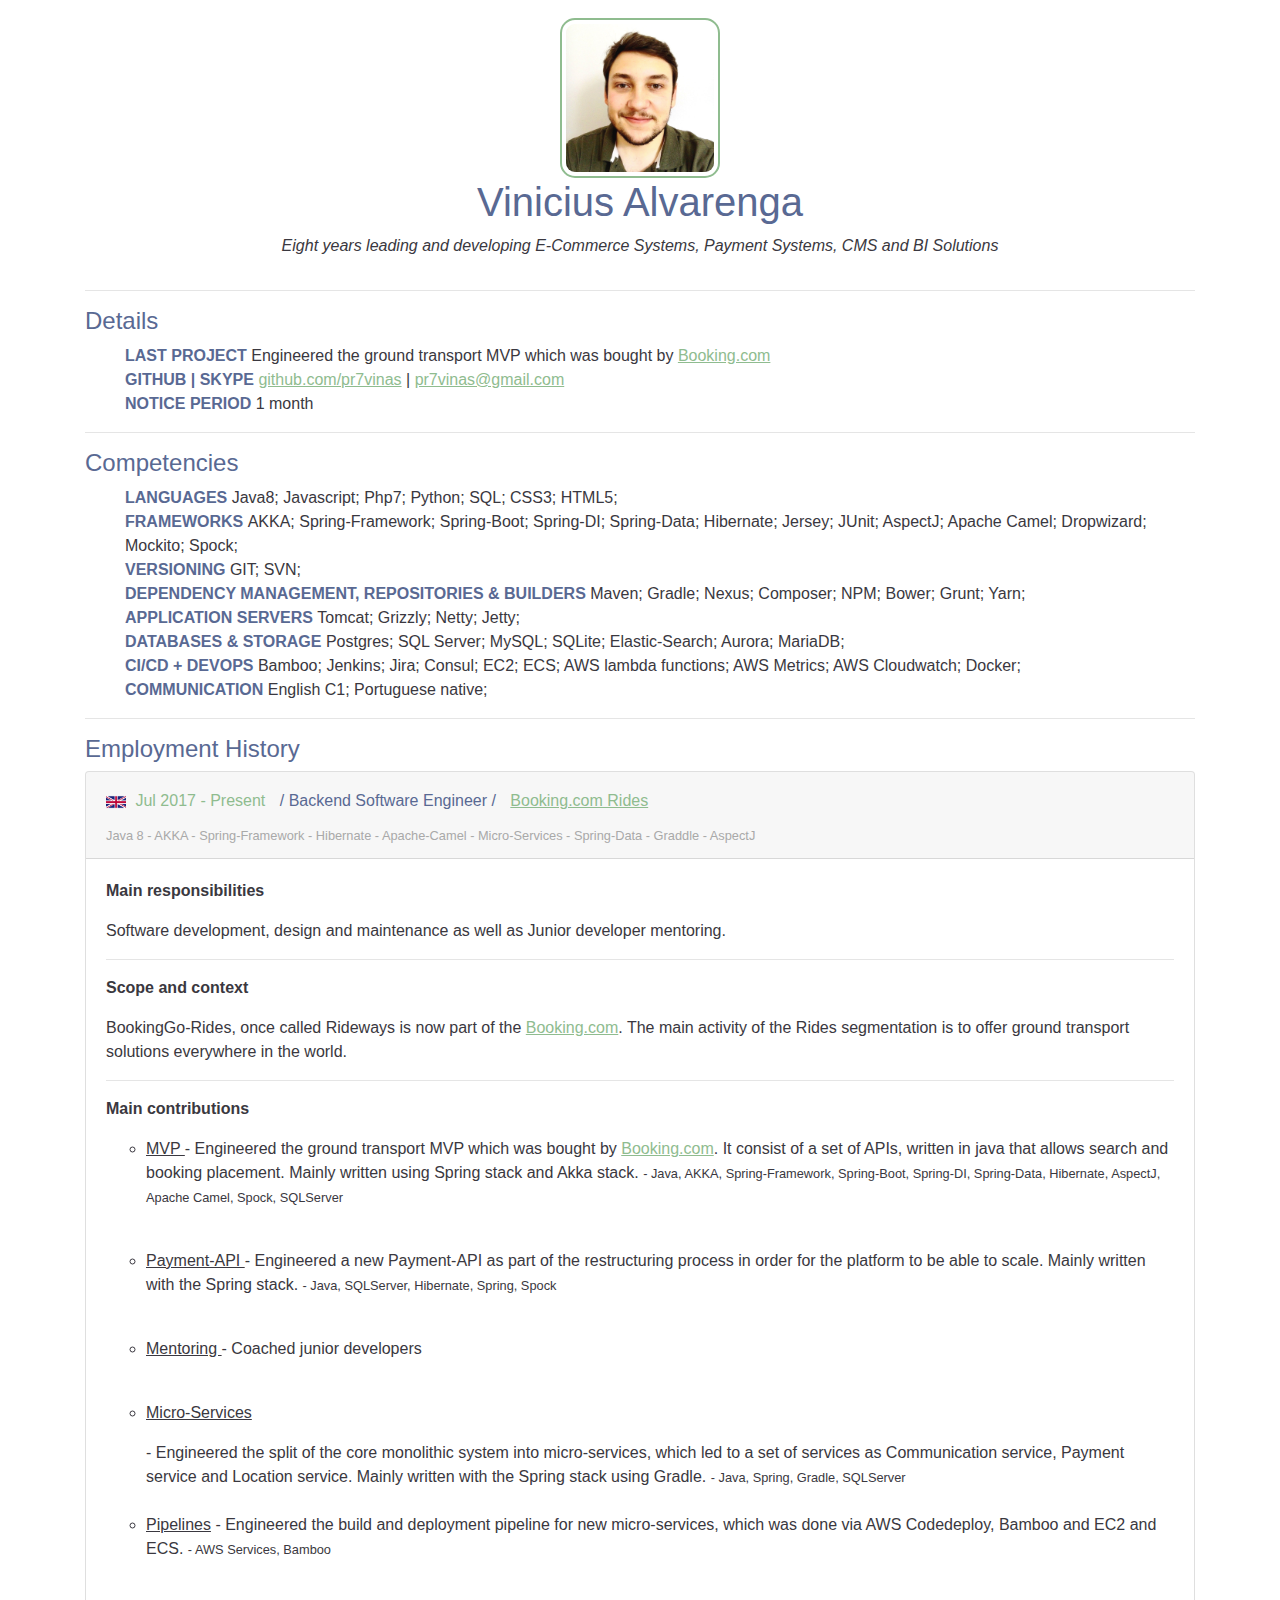
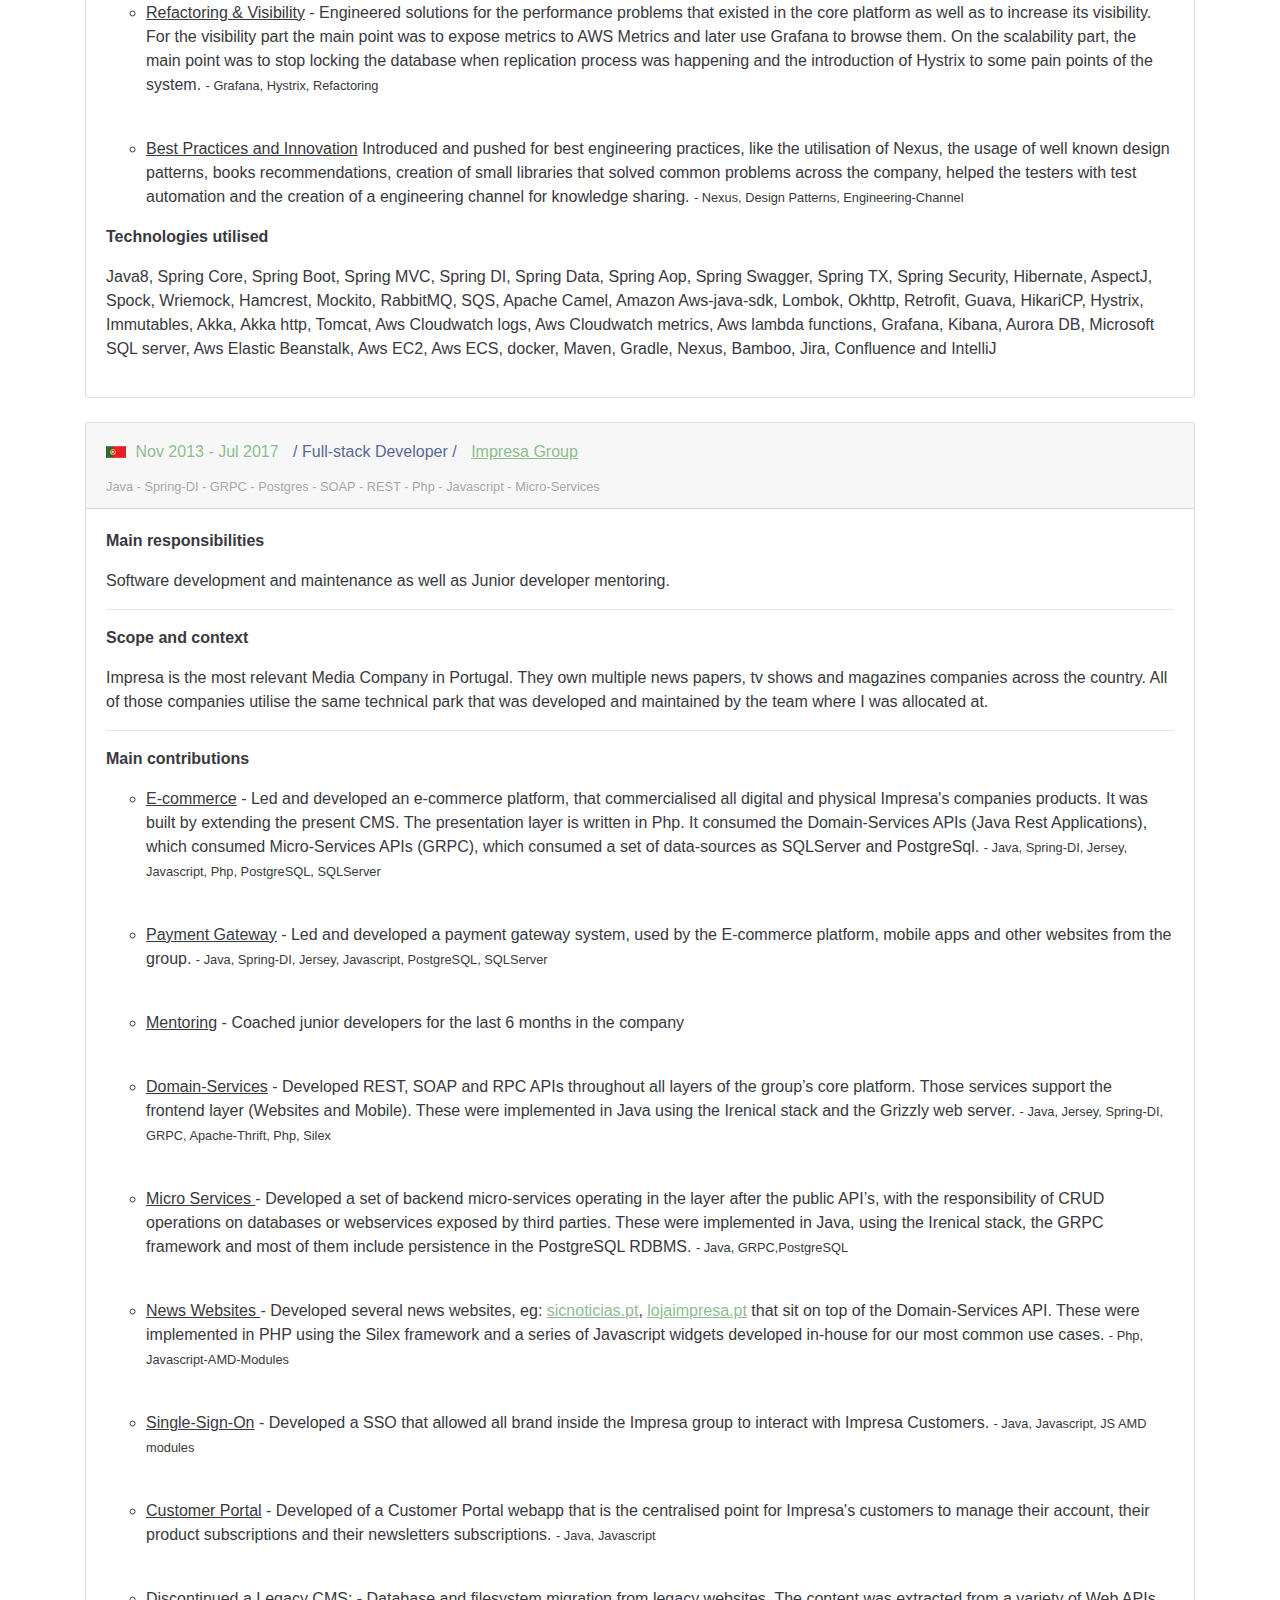
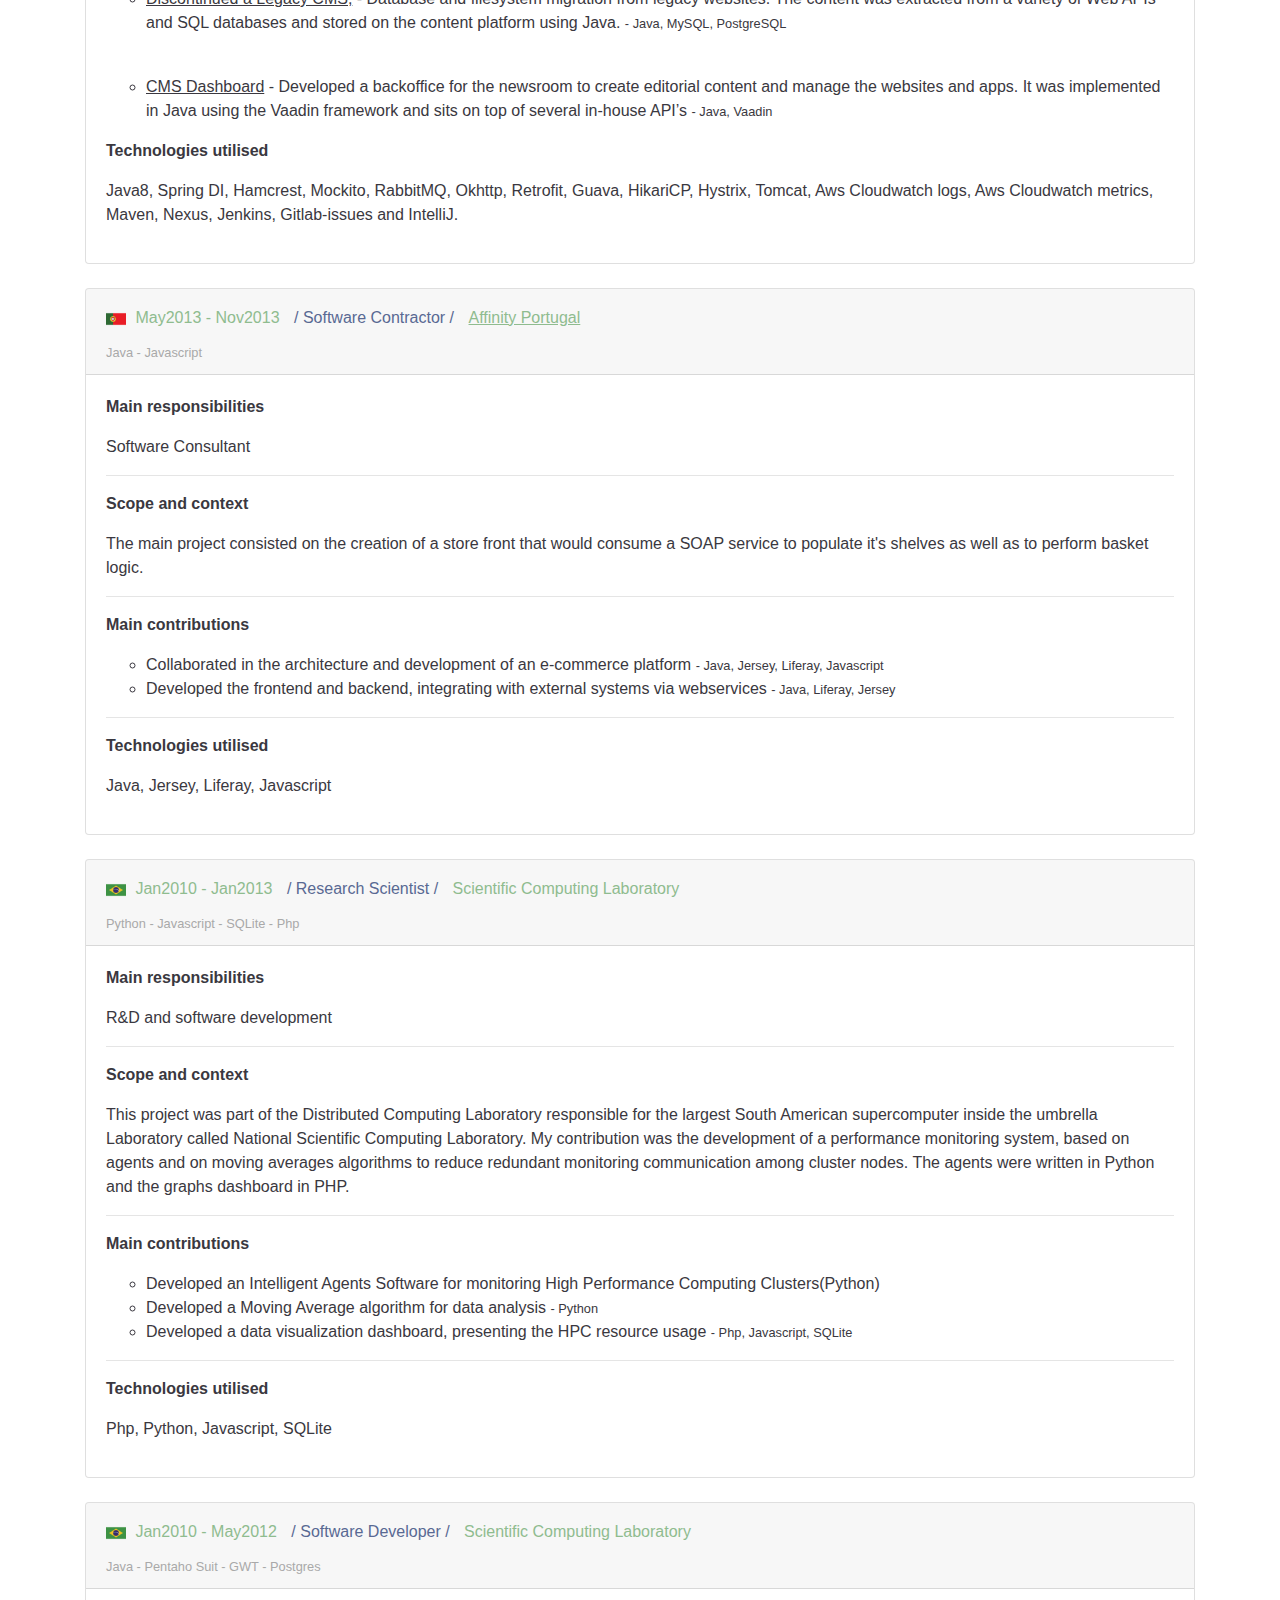
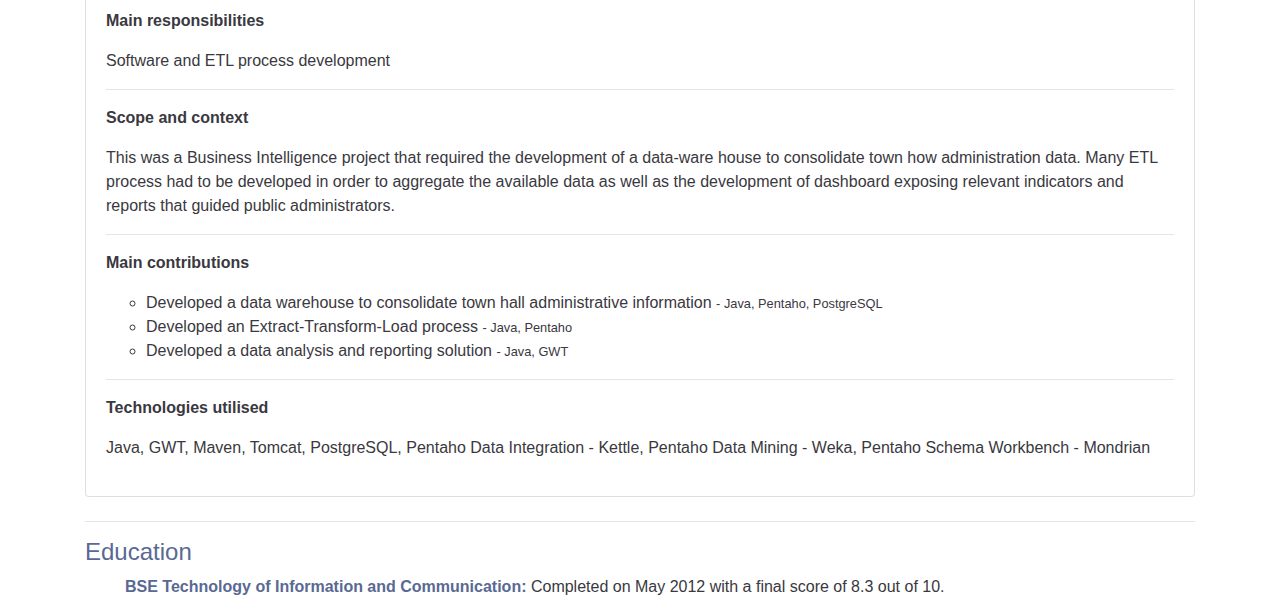
==== commit 18bfcae4: "impresa technologies" ====
--- a/extended-version.html
+++ b/extended-version.html
@@ -366,6 +366,12 @@
 
                     </li>
                 </ul>
+                <p><b>Technologies utilised</b></p>
+                <p>
+                    Java8, Spring DI, Hamcrest, Mockito, RabbitMQ, Okhttp, Retrofit, Guava, HikariCP, Hystrix, Tomcat,
+                    Aws Cloudwatch logs, Aws Cloudwatch metrics, Maven,
+                    Nexus, Jenkins, Gitlab-issues and IntelliJ.
+                </p>
             </div>
         </div>
 
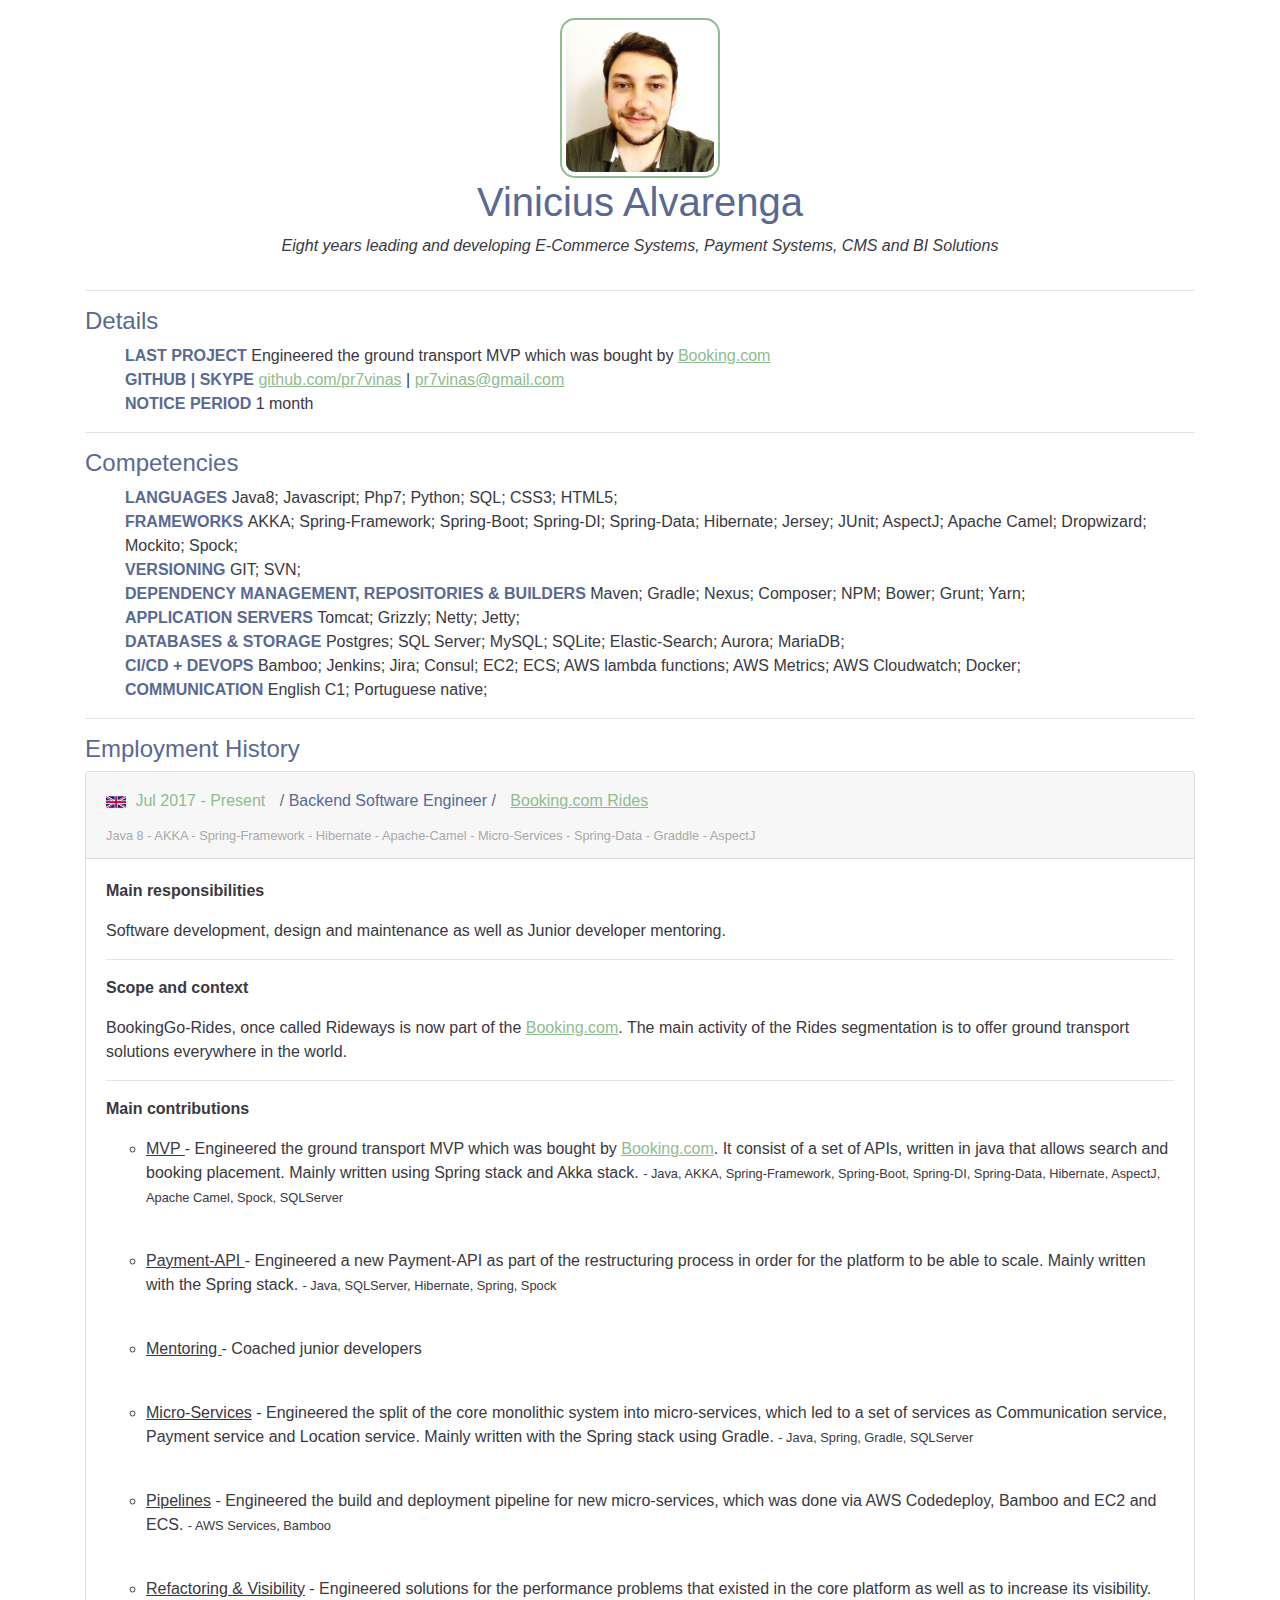
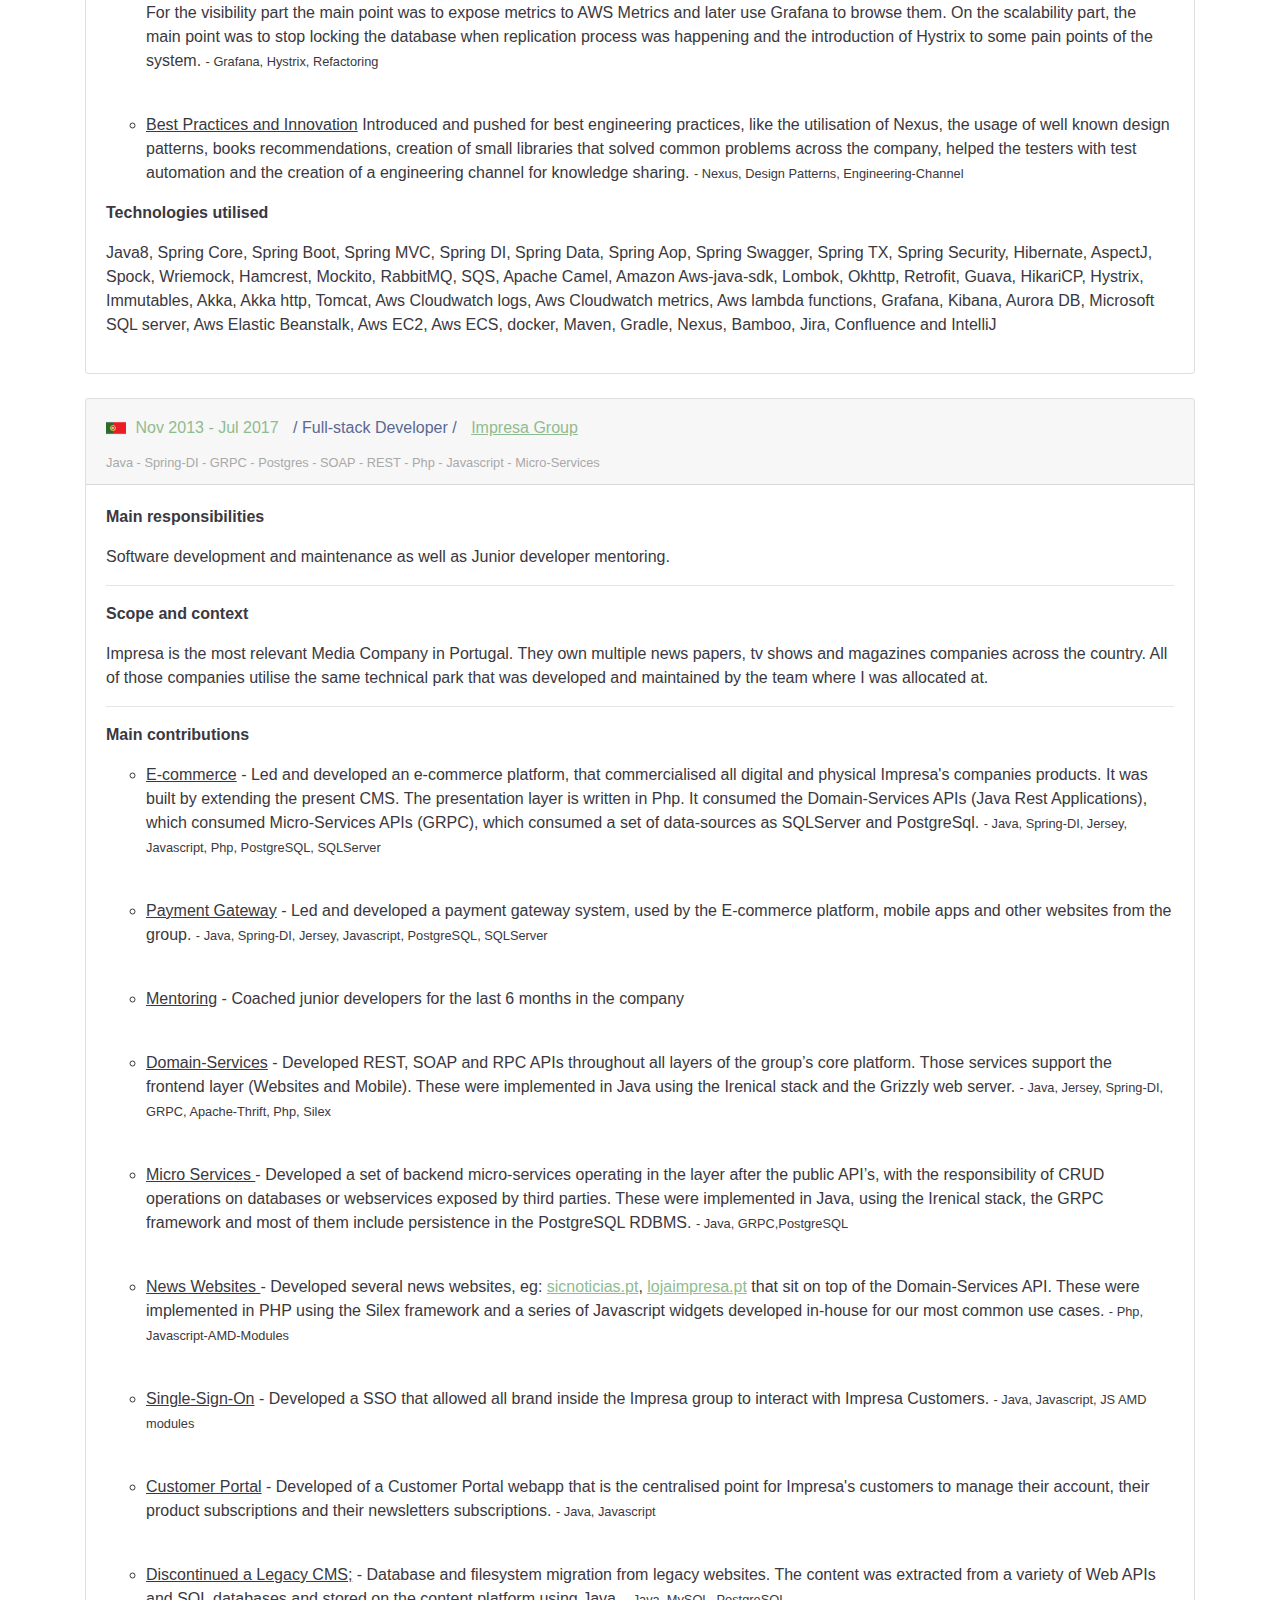
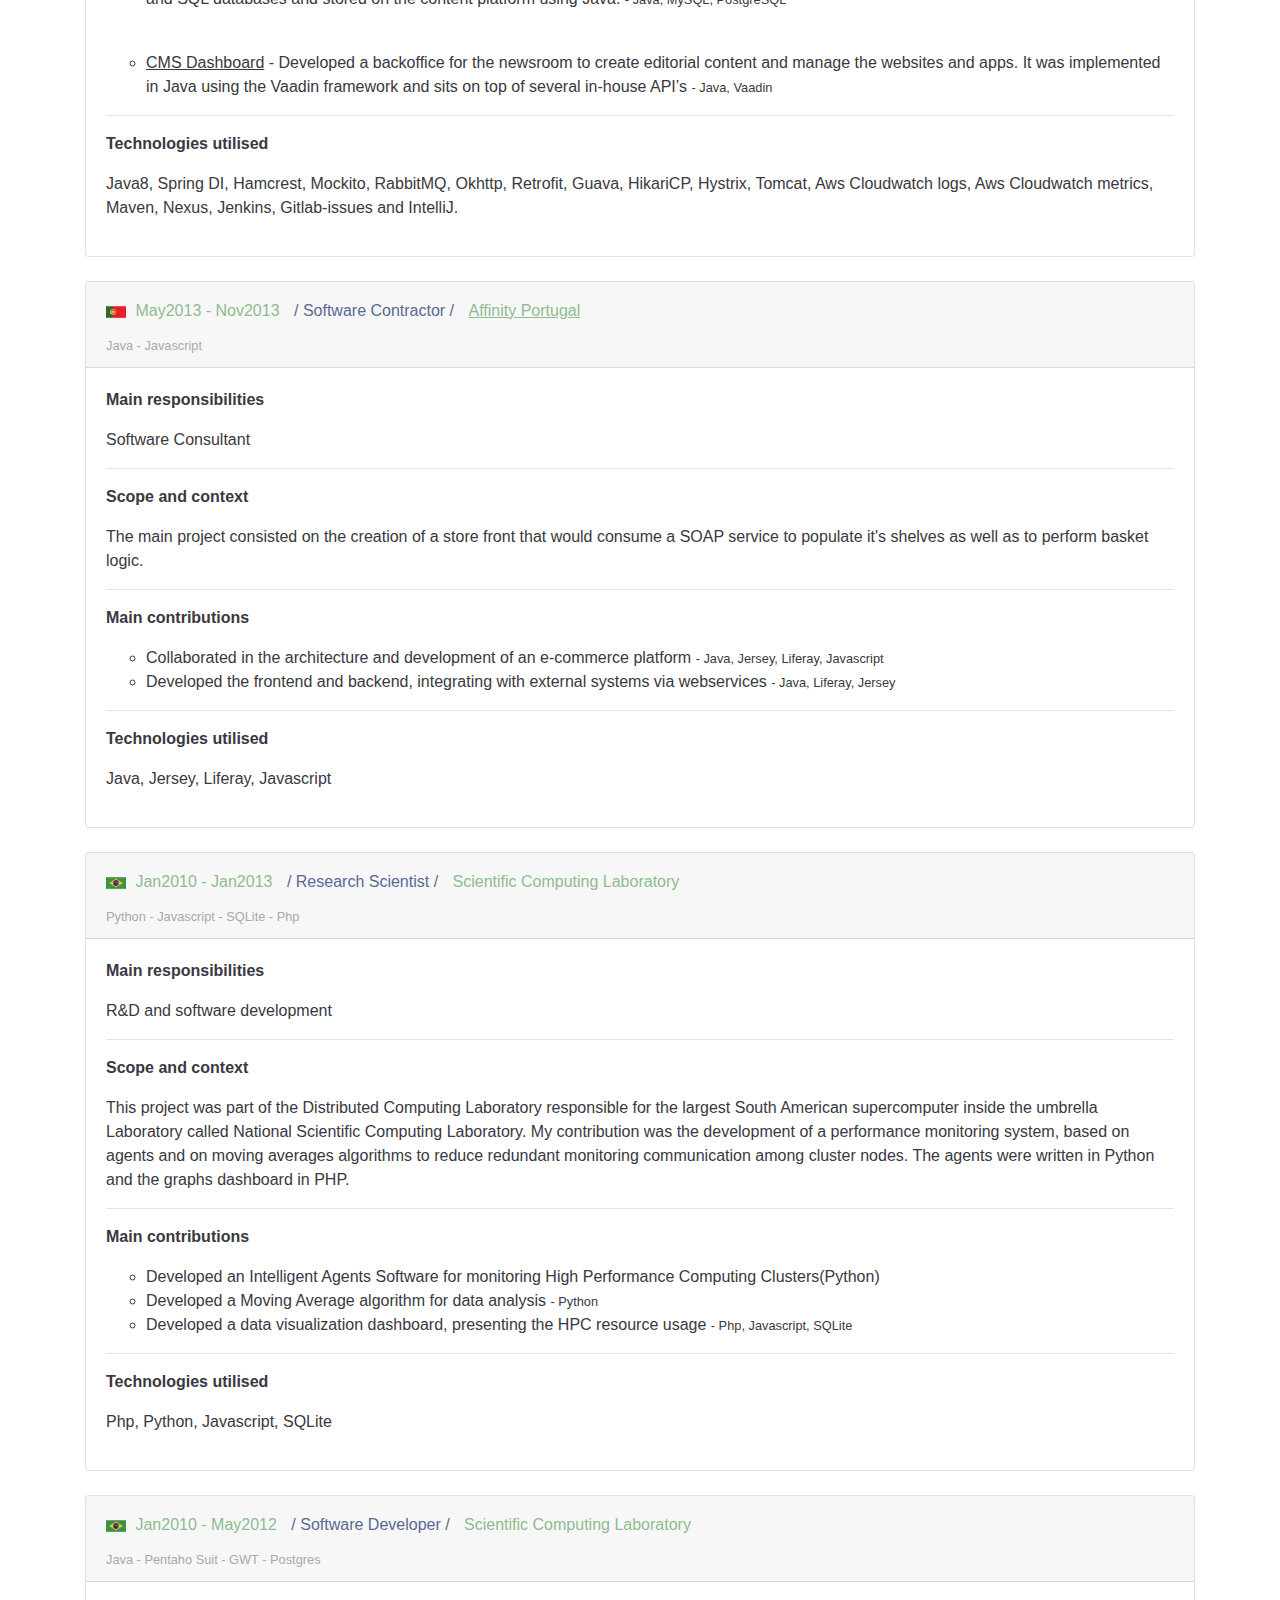
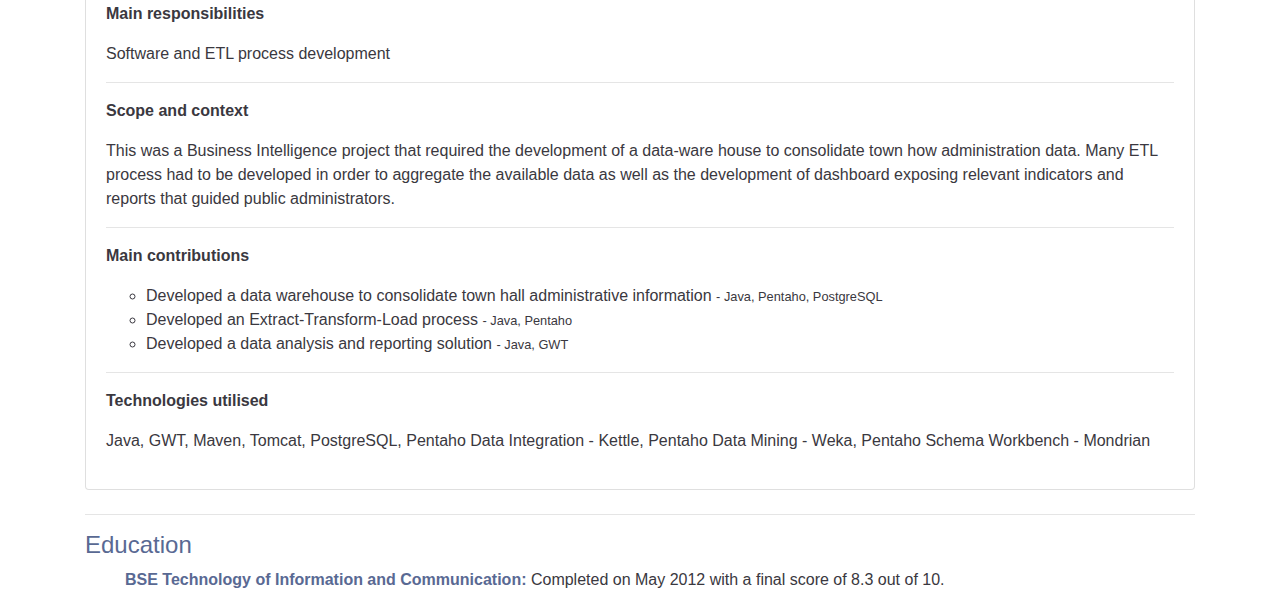
==== commit 8ebcea1a: "fix" ====
--- a/extended-version.html
+++ b/extended-version.html
@@ -173,11 +173,12 @@
                     <li>
                         <p>
                             <u>Micro-Services</u>
-                        </p>
+                        
                         - Engineered the split of the core monolithic system into micro-services, which led to a set of
                         services as Communication service, Payment service and Location service. Mainly written with the
                         Spring stack using Gradle.
                         <small>- Java, Spring, Gradle, SQLServer</small>
+                            </p>
                     </li>
                     <br>
                     <li>
@@ -366,6 +367,7 @@
 
                     </li>
                 </ul>
+                <hr>
                 <p><b>Technologies utilised</b></p>
                 <p>
                     Java8, Spring DI, Hamcrest, Mockito, RabbitMQ, Okhttp, Retrofit, Guava, HikariCP, Hystrix, Tomcat,
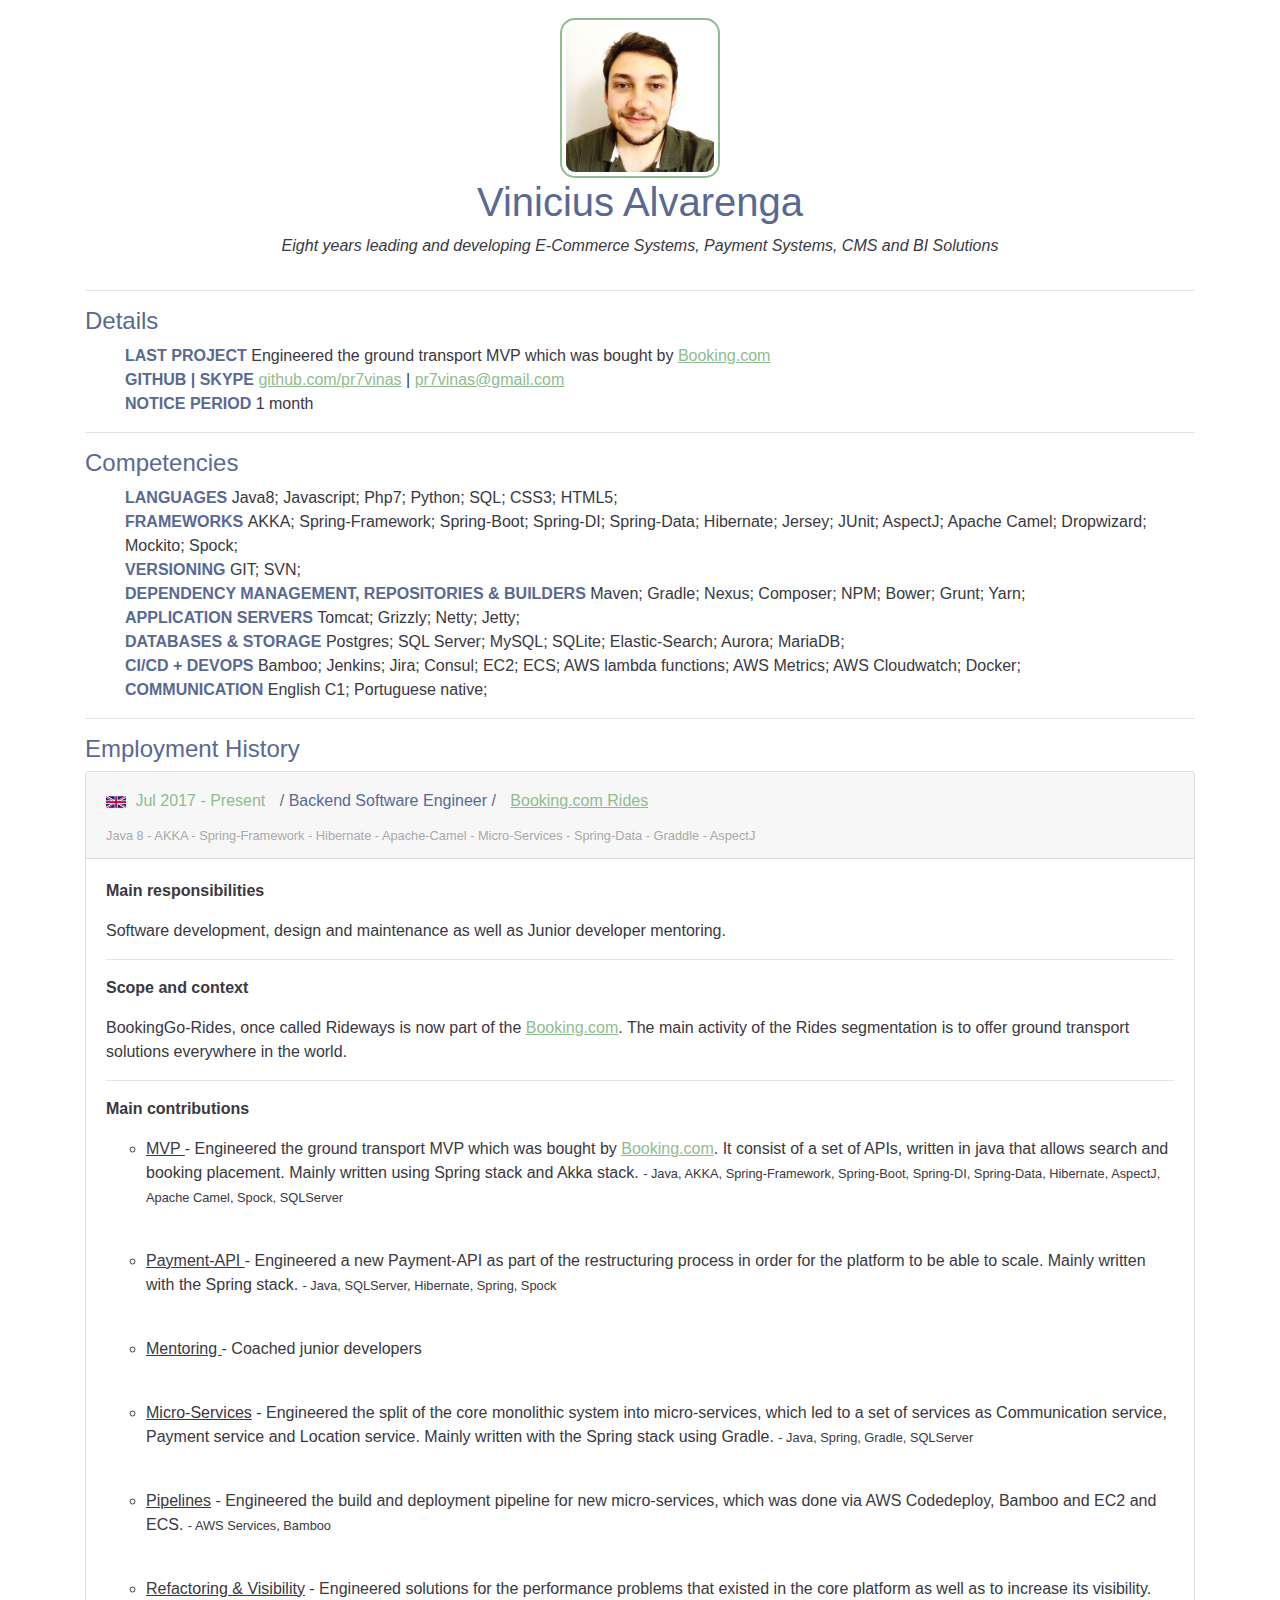
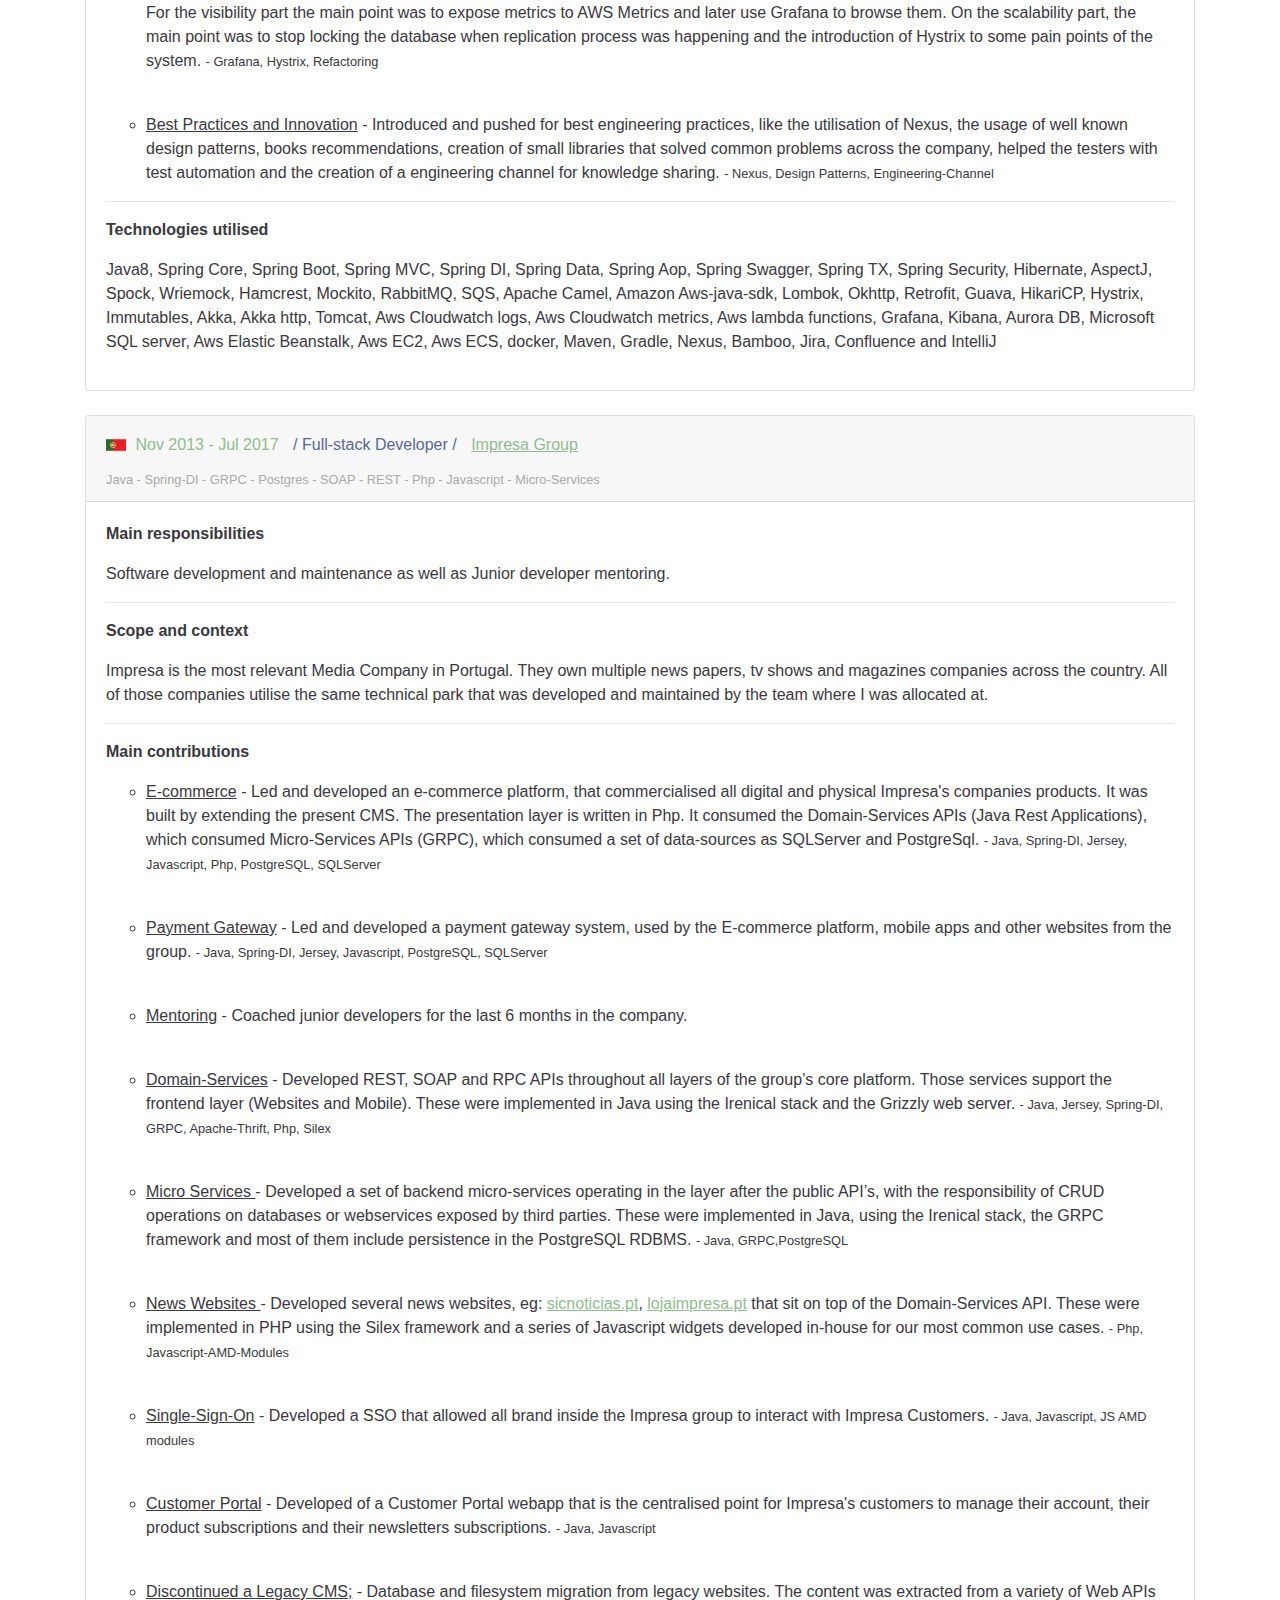
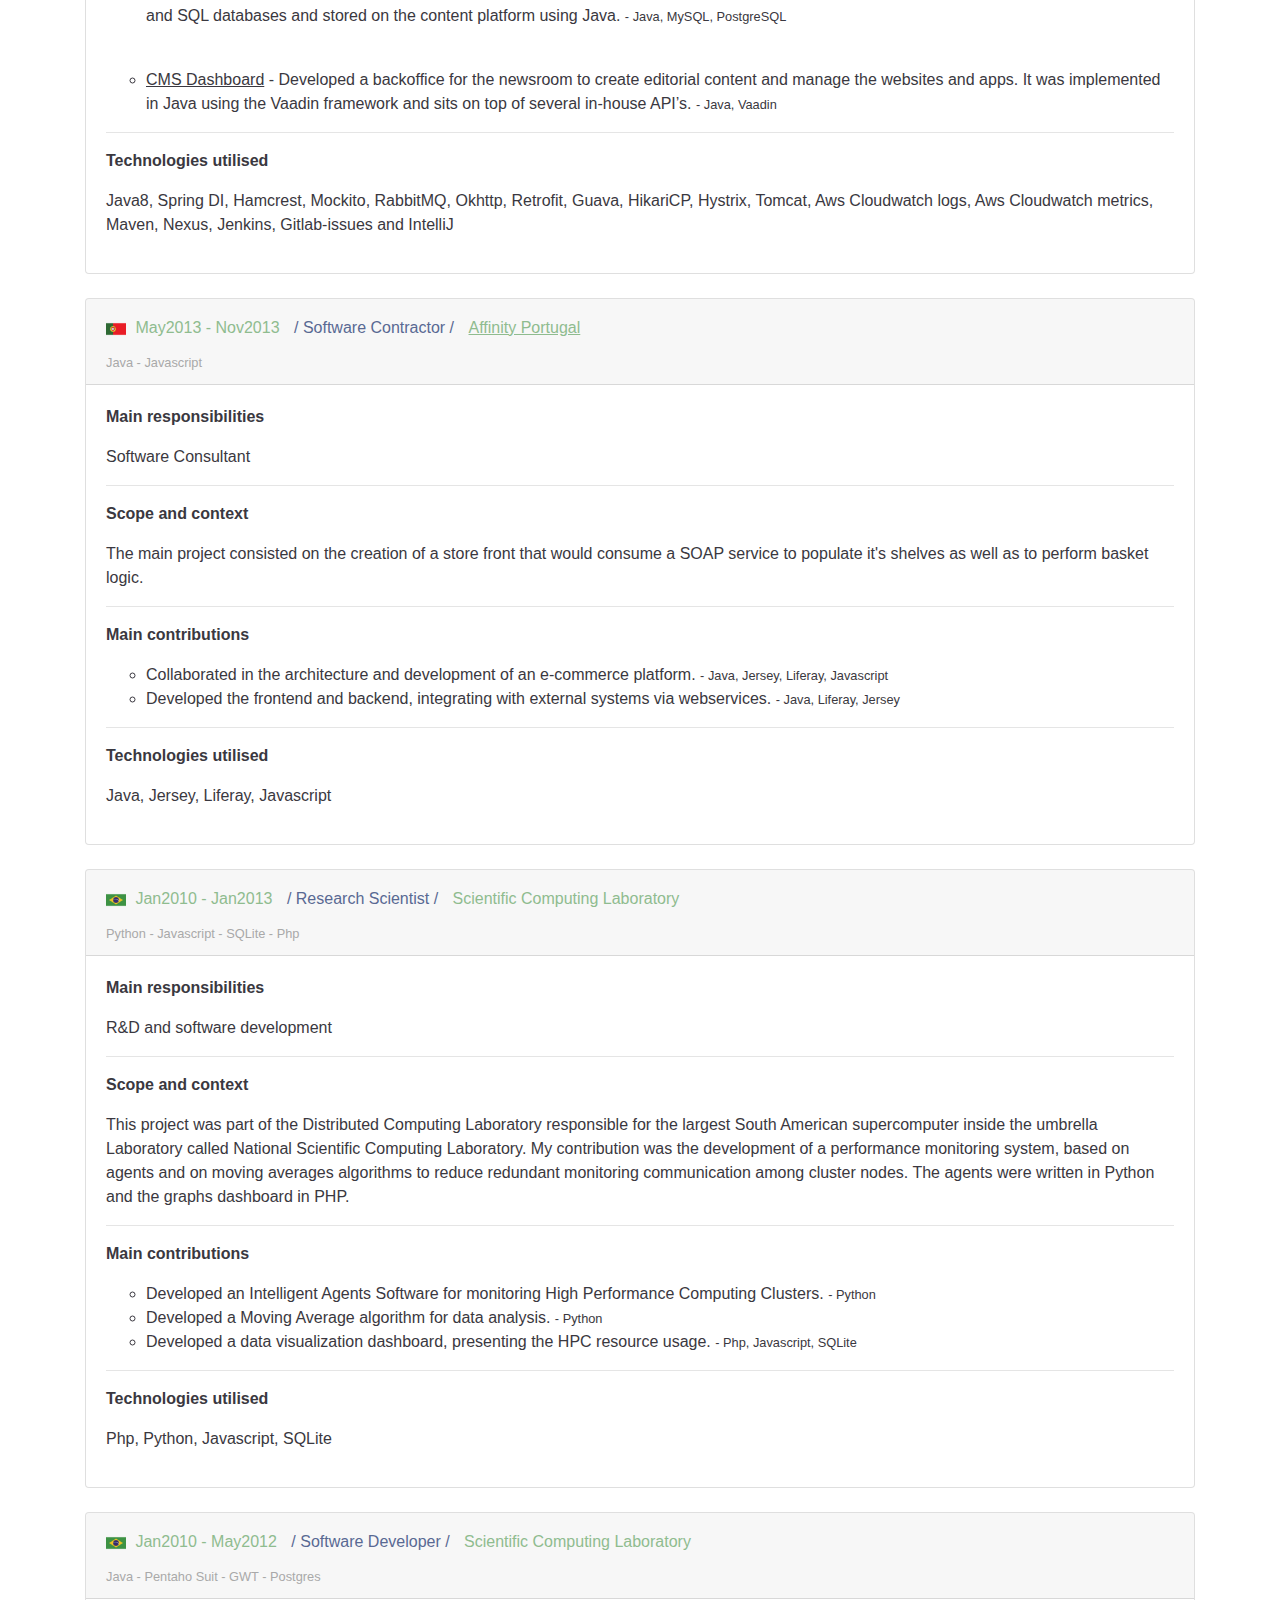
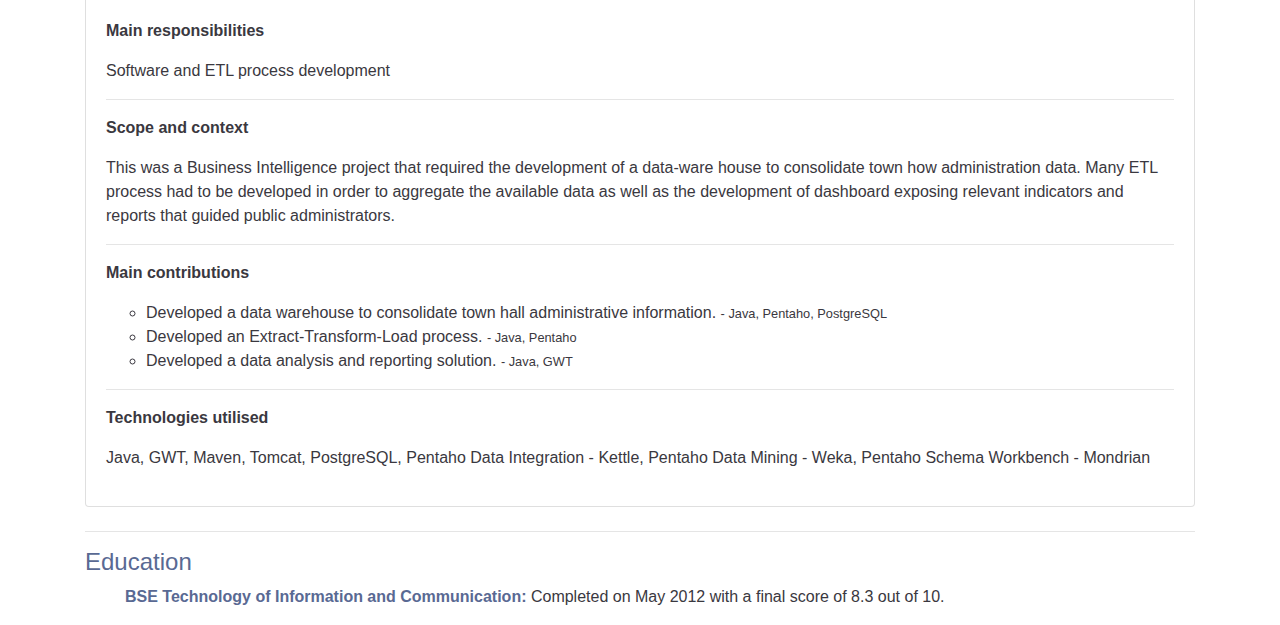
==== commit b0740418: "fix" ====
--- a/extended-version.html
+++ b/extended-version.html
@@ -206,7 +206,7 @@
                     <li>
                         <p>
                             <u>Best Practices and Innovation</u>
-                            Introduced and pushed for best engineering practices, like the utilisation of Nexus, the
+                            - Introduced and pushed for best engineering practices, like the utilisation of Nexus, the
                             usage of well known design patterns, books recommendations, creation of small libraries that
                             solved common problems across the company, helped the testers with test automation and the
                             creation of a engineering channel for knowledge sharing.
@@ -214,6 +214,7 @@
                         </p>
                     </li>
                 </ul>
+                <hr>
                 <p><b>Technologies utilised</b></p>
                 <p>
                     Java8, Spring Core, Spring Boot, Spring MVC, Spring DI, Spring Data, Spring Aop, Spring Swagger,
@@ -281,7 +282,7 @@
 
                     <li>
                         <p>
-                            <u>Mentoring</u> - Coached junior developers for the last 6 months in the company
+                            <u>Mentoring</u> - Coached junior developers for the last 6 months in the company.
                         </p>
                     </li>
                     <br>
@@ -361,7 +362,7 @@
                         <p>
                             <u>CMS Dashboard</u> - Developed a backoffice for the newsroom to create
                             editorial content and manage the websites and apps. It was implemented in Java using
-                            the Vaadin framework and sits on top of several in-house API’s
+                            the Vaadin framework and sits on top of several in-house API’s.
                             <small> - Java, Vaadin</small>
                         </p>
 
@@ -372,7 +373,7 @@
                 <p>
                     Java8, Spring DI, Hamcrest, Mockito, RabbitMQ, Okhttp, Retrofit, Guava, HikariCP, Hystrix, Tomcat,
                     Aws Cloudwatch logs, Aws Cloudwatch metrics, Maven,
-                    Nexus, Jenkins, Gitlab-issues and IntelliJ.
+                    Nexus, Jenkins, Gitlab-issues and IntelliJ
                 </p>
             </div>
         </div>
@@ -408,11 +409,11 @@
                 <p><b>Main contributions</b></p>
                 <ul>
                     <li>
-                        Collaborated in the architecture and development of an e-commerce platform
+                        Collaborated in the architecture and development of an e-commerce platform.
                         <small> - Java, Jersey, Liferay, Javascript</small>
                     </li>
                     <li>
-                        Developed the frontend and backend, integrating with external systems via webservices
+                        Developed the frontend and backend, integrating with external systems via webservices.
                         <small> - Java, Liferay, Jersey</small>
                     </li>
                 </ul>
@@ -459,15 +460,16 @@
             <p><b>Main contributions</b></p>
             <ul>
                 <li>
-                    Developed an Intelligent Agents Software for monitoring High Performance Computing
-                    Clusters(Python)
-                </li>
-                <li>
-                    Developed a Moving Average algorithm for data analysis
+                    Developed an Intelligent Agents Software for monitoring High Performance Computing Clusters.
                     <small> - Python</small>
-                </li>
-                <li>
-                    Developed a data visualization dashboard, presenting the HPC resource usage
+
+                </li>
+                <li>
+                    Developed a Moving Average algorithm for data analysis.
+                    <small> - Python</small>
+                </li>
+                <li>
+                    Developed a data visualization dashboard, presenting the HPC resource usage.
                     <small> - Php, Javascript, SQLite</small>
                 </li>
             </ul>
@@ -512,15 +514,15 @@
             <p><b>Main contributions</b></p>
             <ul>
                 <li>
-                    Developed a data warehouse to consolidate town hall administrative information
+                    Developed a data warehouse to consolidate town hall administrative information.
                     <small> - Java, Pentaho, PostgreSQL</small>
                 </li>
                 <li>
-                    Developed an Extract-Transform-Load process
+                    Developed an Extract-Transform-Load process.
                     <small> - Java, Pentaho</small>
                 </li>
                 <li>
-                    Developed a data analysis and reporting solution
+                    Developed a data analysis and reporting solution.
                     <small> - Java, GWT</small>
                 </li>
             </ul>
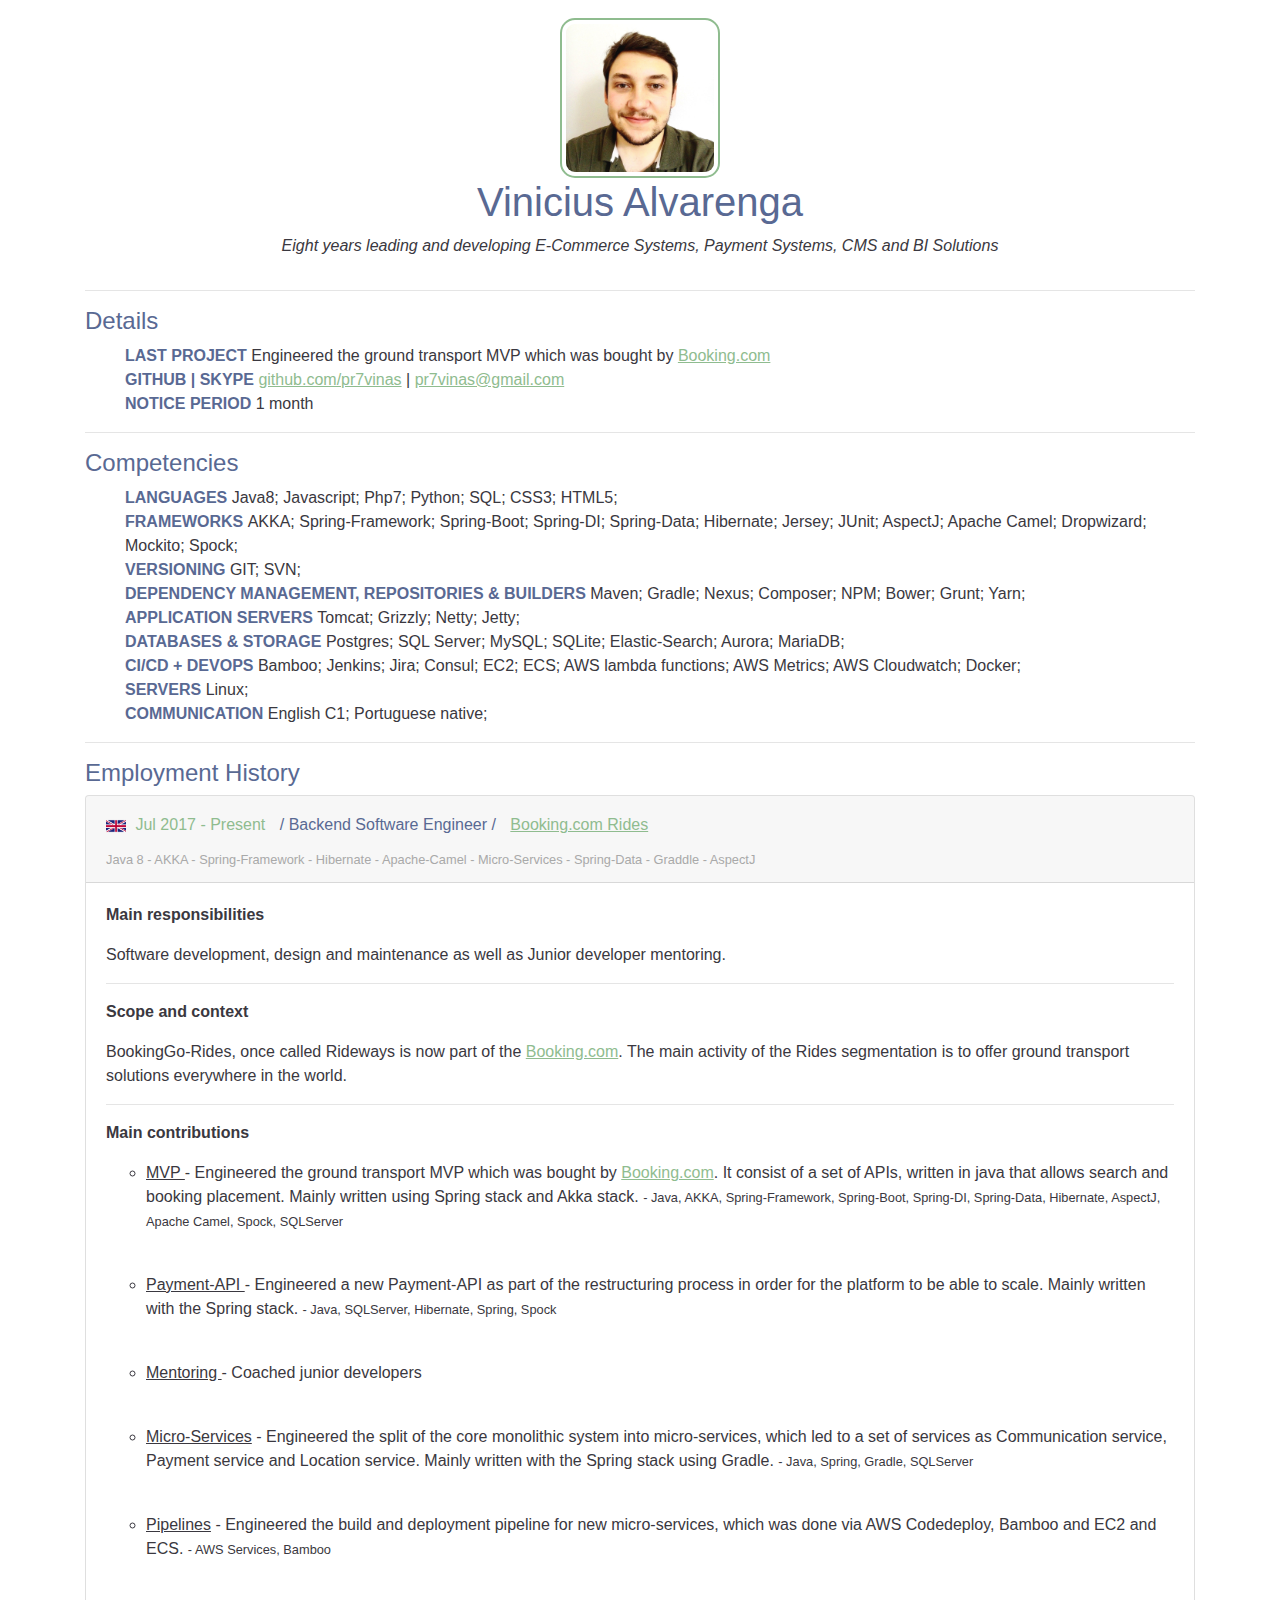
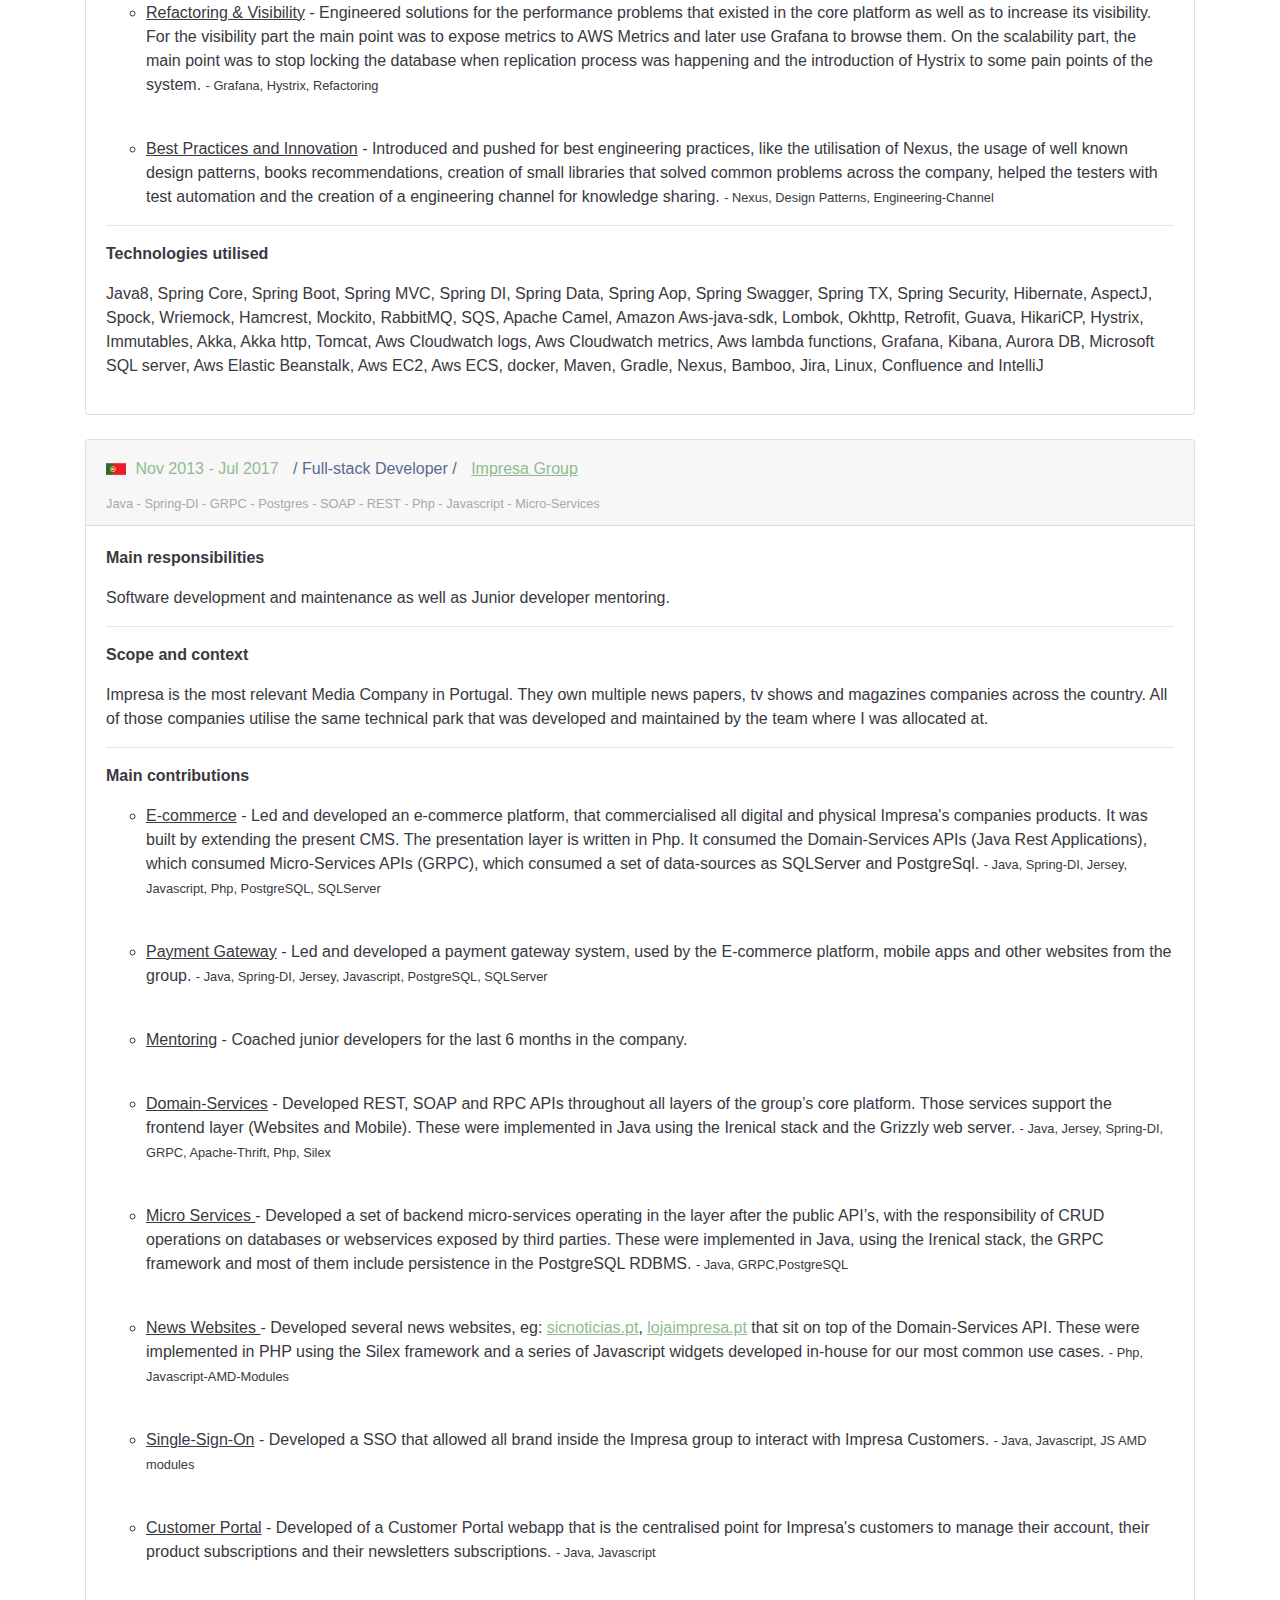
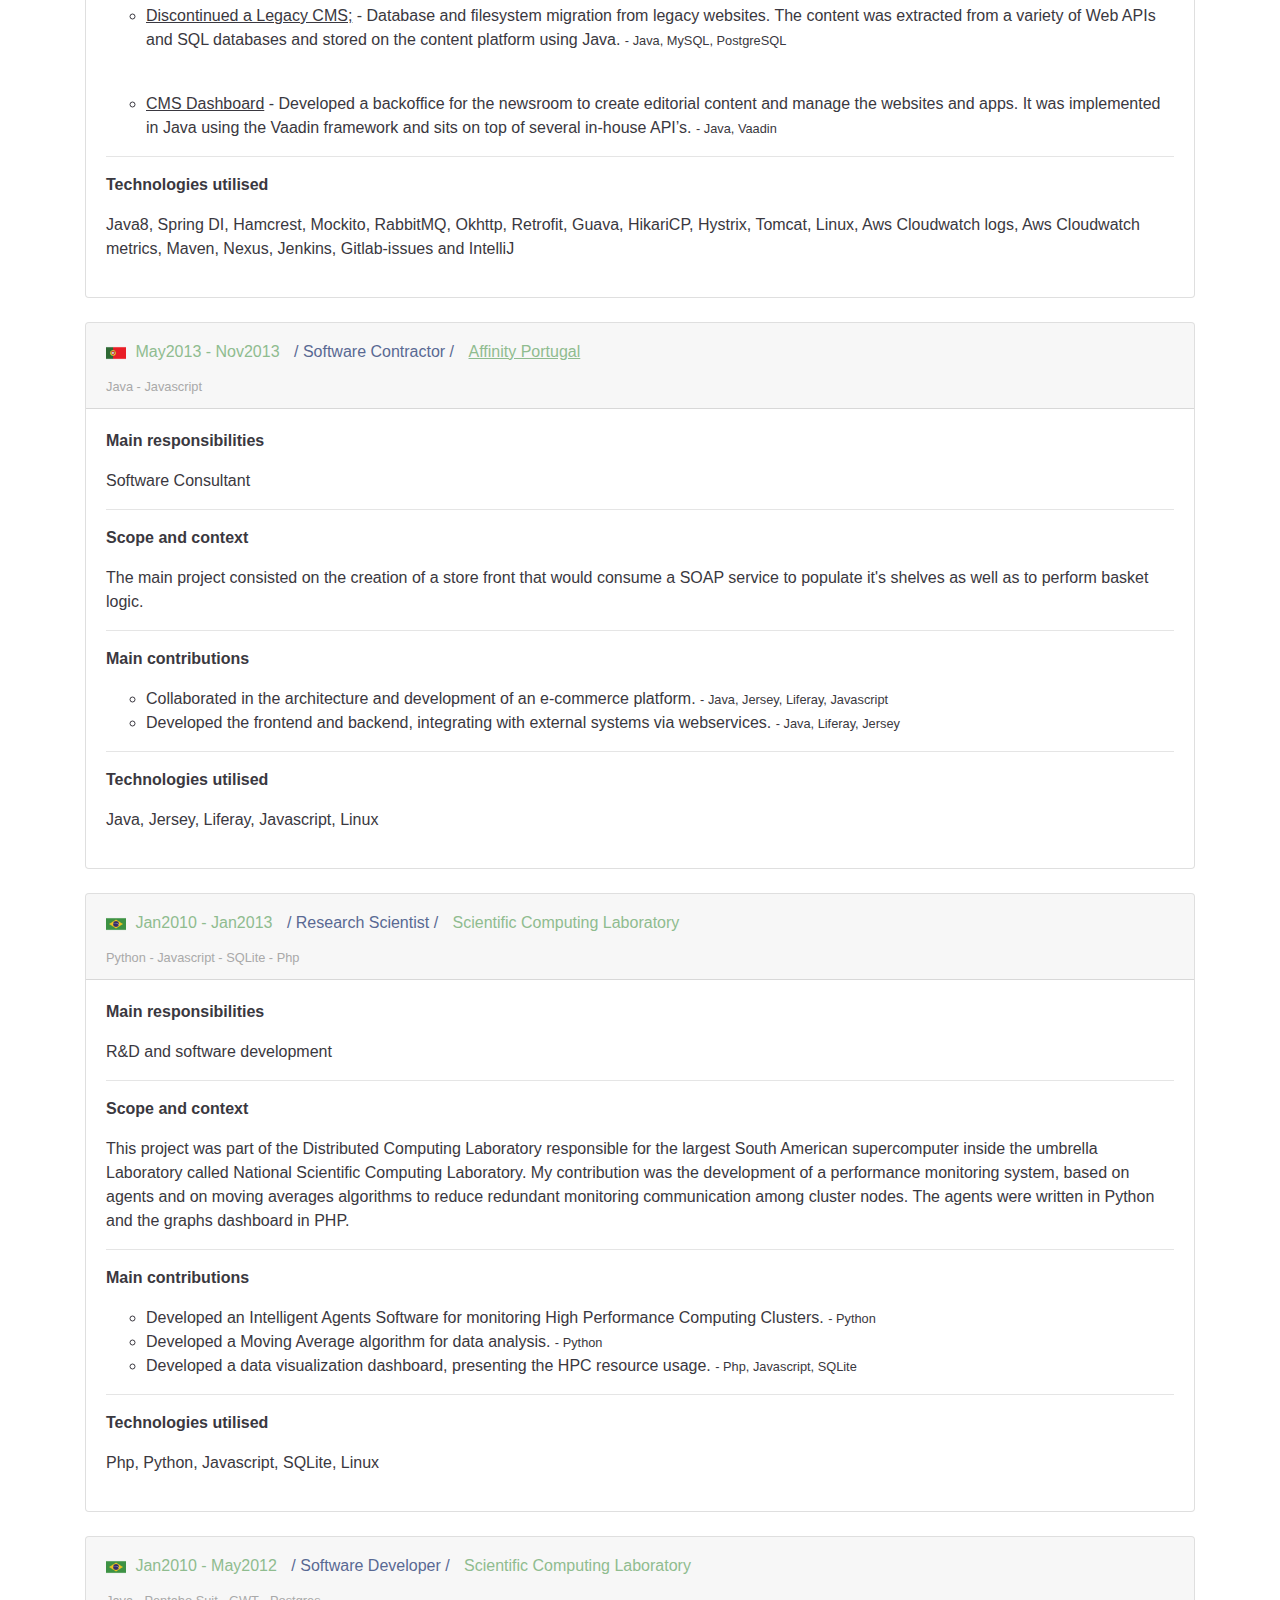
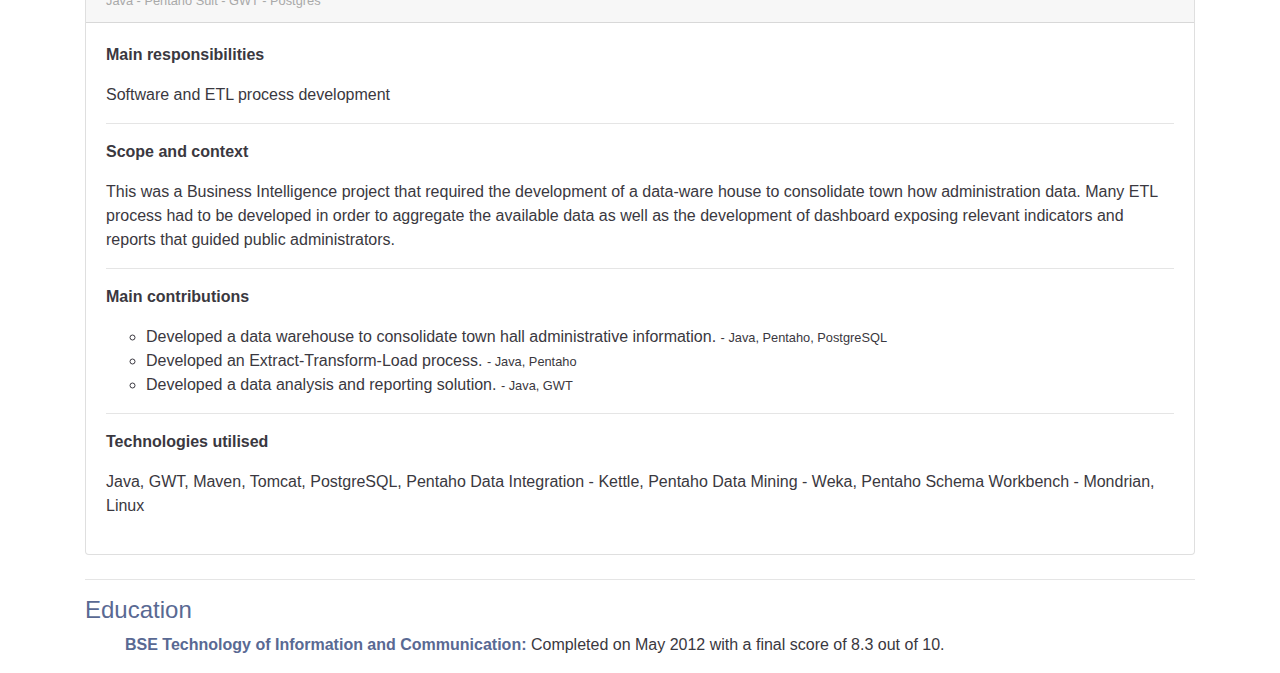
==== commit 0f64898e: "Adding Linux in all job positions as every company I worked for used Linux extensively" ====
--- a/extended-version.html
+++ b/extended-version.html
@@ -89,9 +89,11 @@
                     AWS Metrics; AWS Cloudwatch; Docker;
                 </li>
                 <li>
+                    <b class="main">SERVERS </b> Linux;
+                </li>
+                <li>
                     <b class="main">COMMUNICATION </b> English C1; Portuguese native;
                 </li>
-
             </ul>
         </div>
     </div>
@@ -222,7 +224,7 @@
                     Apache Camel, Amazon Aws-java-sdk, Lombok, Okhttp, Retrofit, Guava, HikariCP, Hystrix, Immutables,
                     Akka, Akka http, Tomcat, Aws Cloudwatch logs, Aws Cloudwatch metrics, Aws lambda functions, Grafana,
                     Kibana, Aurora DB, Microsoft SQL server, Aws Elastic Beanstalk, Aws EC2, Aws ECS, docker, Maven,
-                    Gradle, Nexus, Bamboo, Jira, Confluence and IntelliJ
+                    Gradle, Nexus, Bamboo, Jira, Linux, Confluence and IntelliJ
                 </p>
             </div>
         </div>
@@ -371,7 +373,7 @@
                 <hr>
                 <p><b>Technologies utilised</b></p>
                 <p>
-                    Java8, Spring DI, Hamcrest, Mockito, RabbitMQ, Okhttp, Retrofit, Guava, HikariCP, Hystrix, Tomcat,
+                    Java8, Spring DI, Hamcrest, Mockito, RabbitMQ, Okhttp, Retrofit, Guava, HikariCP, Hystrix, Tomcat, Linux, 
                     Aws Cloudwatch logs, Aws Cloudwatch metrics, Maven,
                     Nexus, Jenkins, Gitlab-issues and IntelliJ
                 </p>
@@ -420,7 +422,7 @@
                 <hr>
                 <p><b>Technologies utilised</b></p>
                 <p>
-                    Java, Jersey, Liferay, Javascript
+                    Java, Jersey, Liferay, Javascript, Linux
                 </p>
             </div>
         </div>
@@ -476,7 +478,7 @@
             <hr>
             <p><b>Technologies utilised</b></p>
             <p>
-                Php, Python, Javascript, SQLite
+                Php, Python, Javascript, SQLite, Linux
             </p>
         </div>
     </div>
@@ -530,7 +532,7 @@
             <p><b>Technologies utilised</b></p>
             <p>
                 Java, GWT, Maven, Tomcat, PostgreSQL, Pentaho Data Integration - Kettle, Pentaho Data Mining - Weka,
-                Pentaho Schema Workbench - Mondrian
+                Pentaho Schema Workbench - Mondrian, Linux
             </p>
         </div>
     </div>
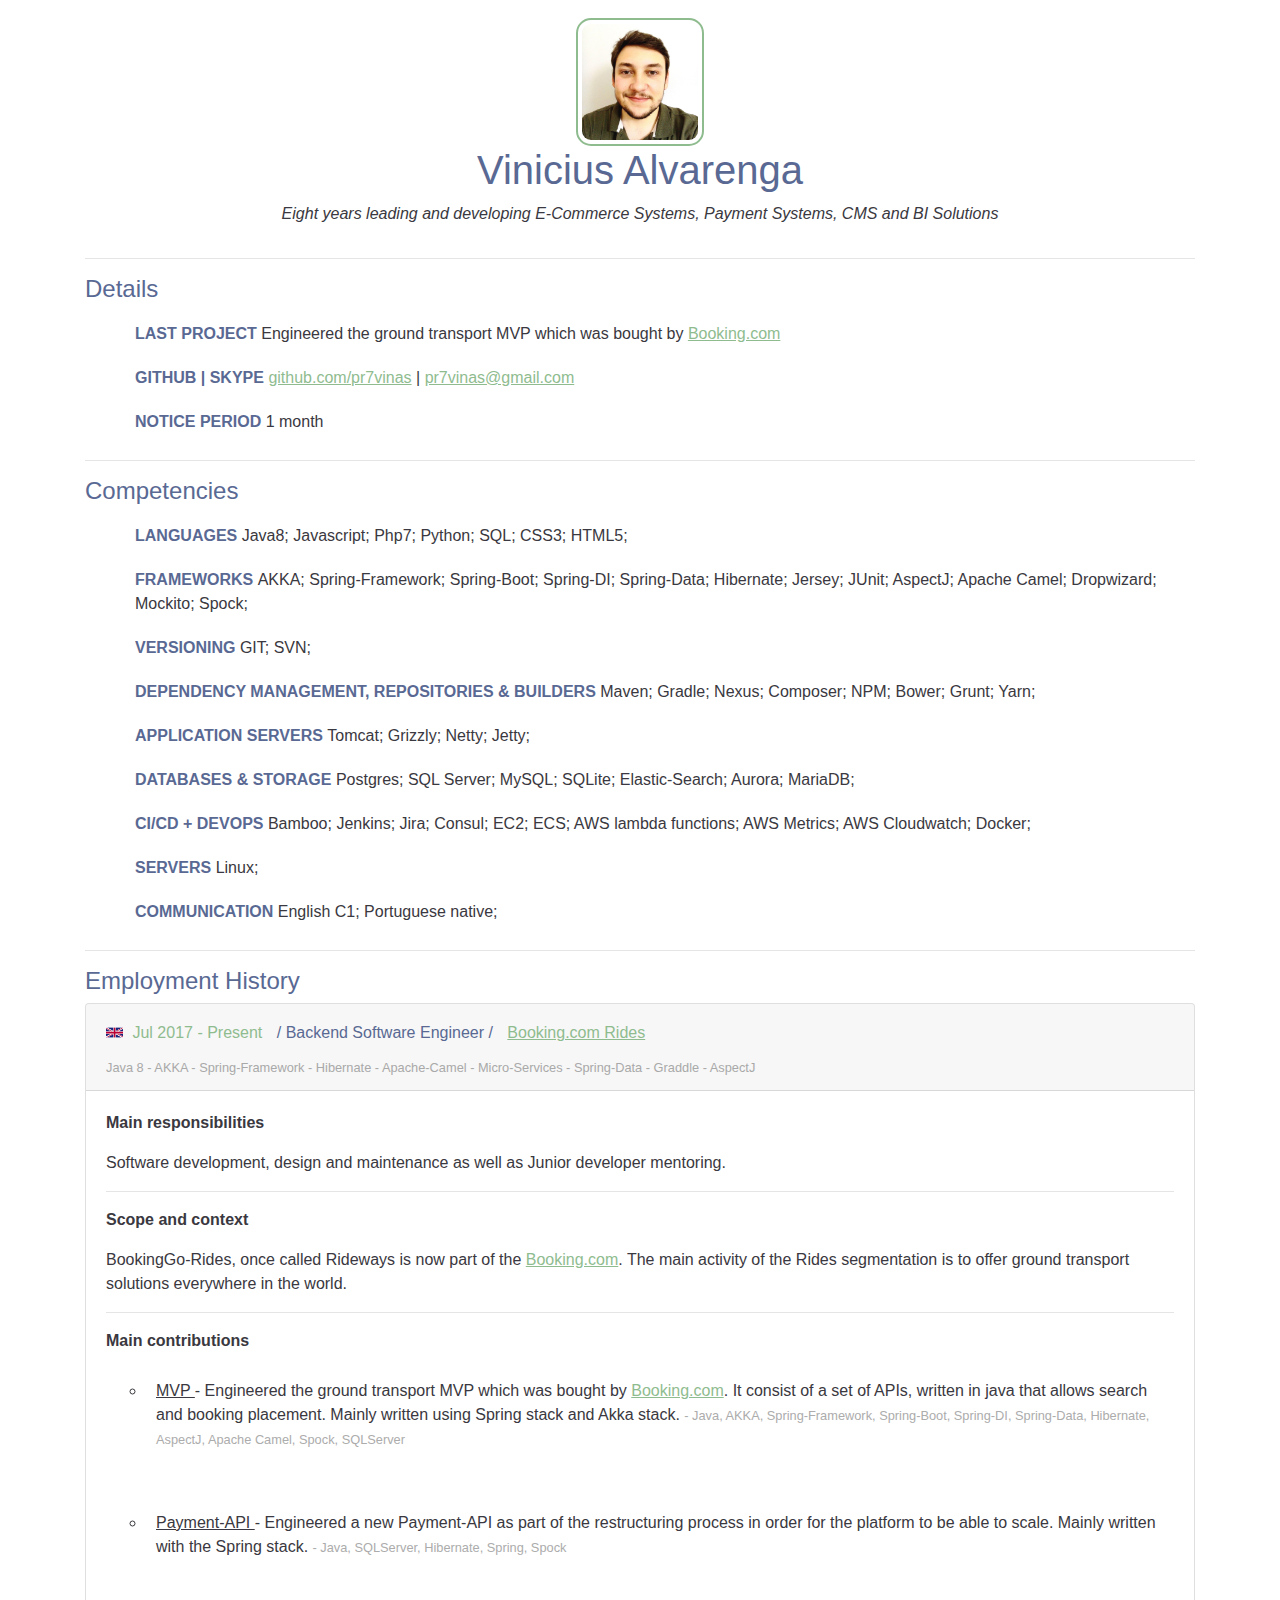
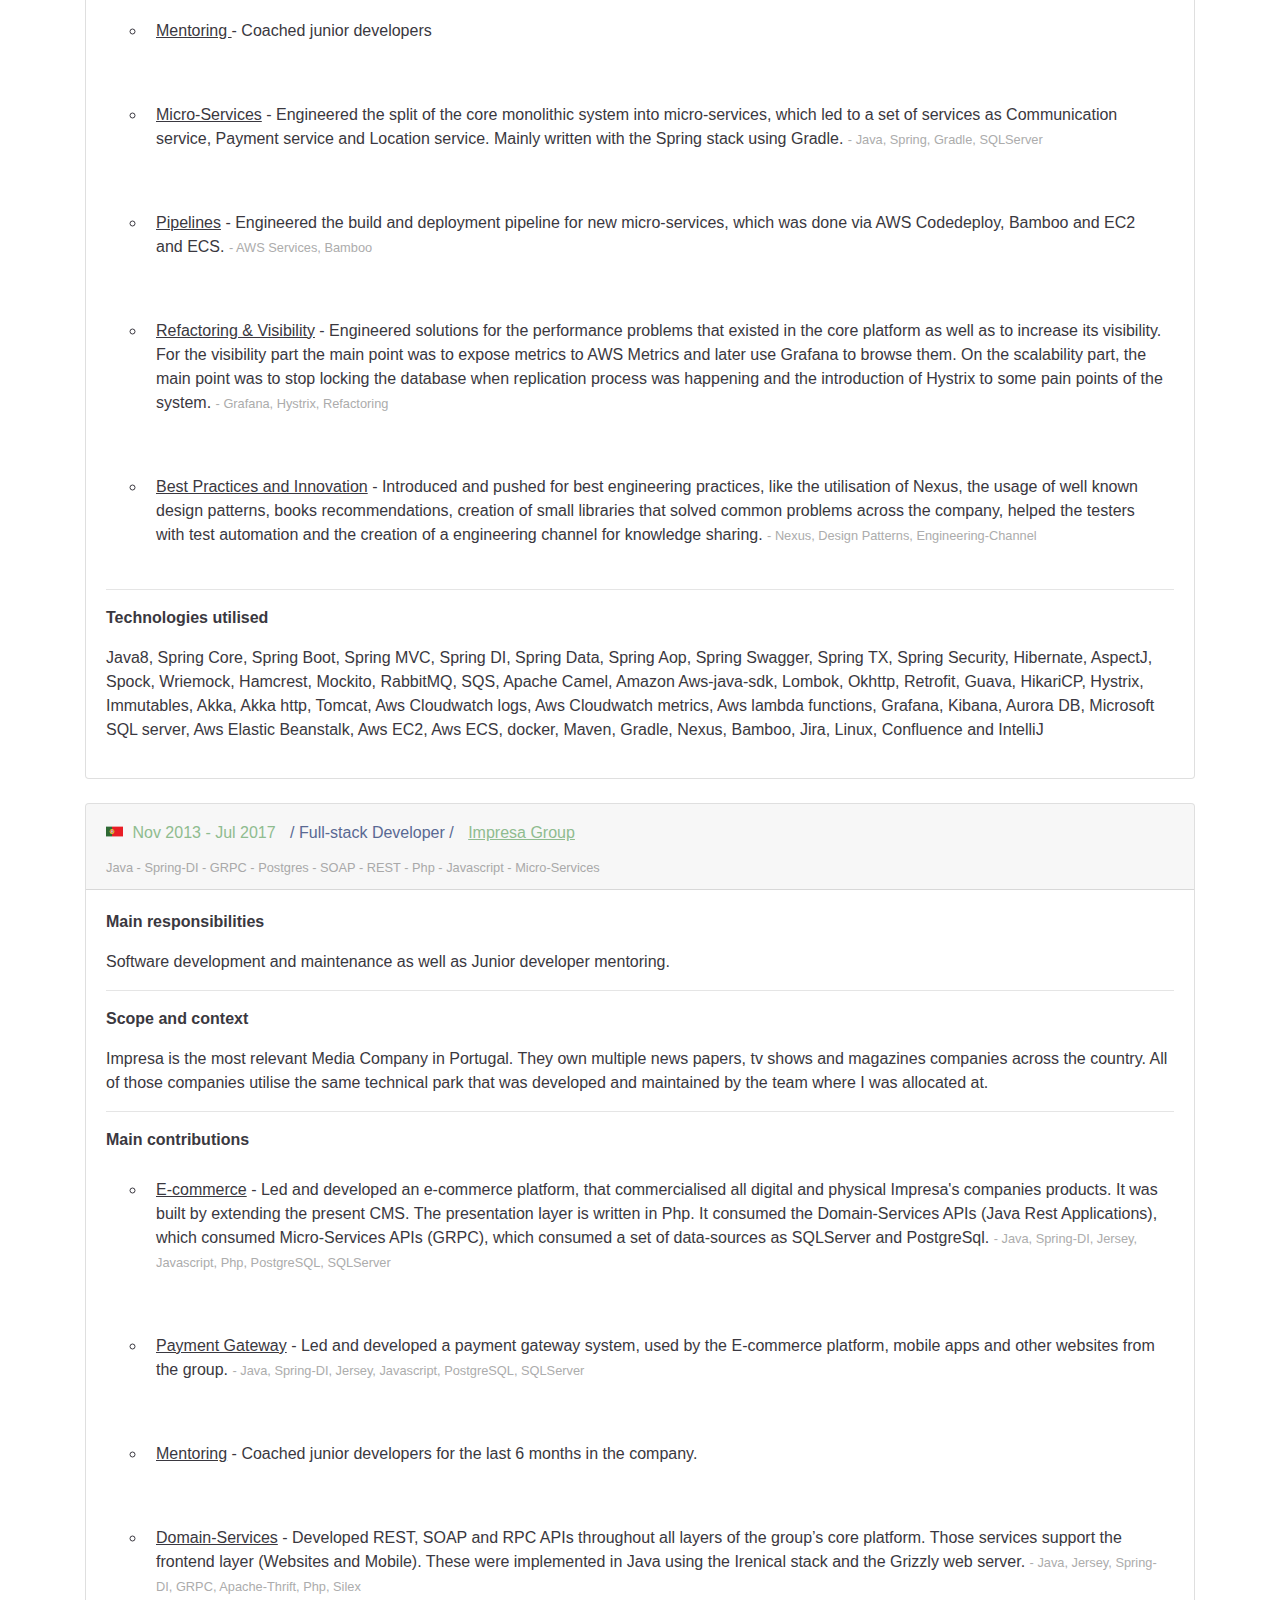
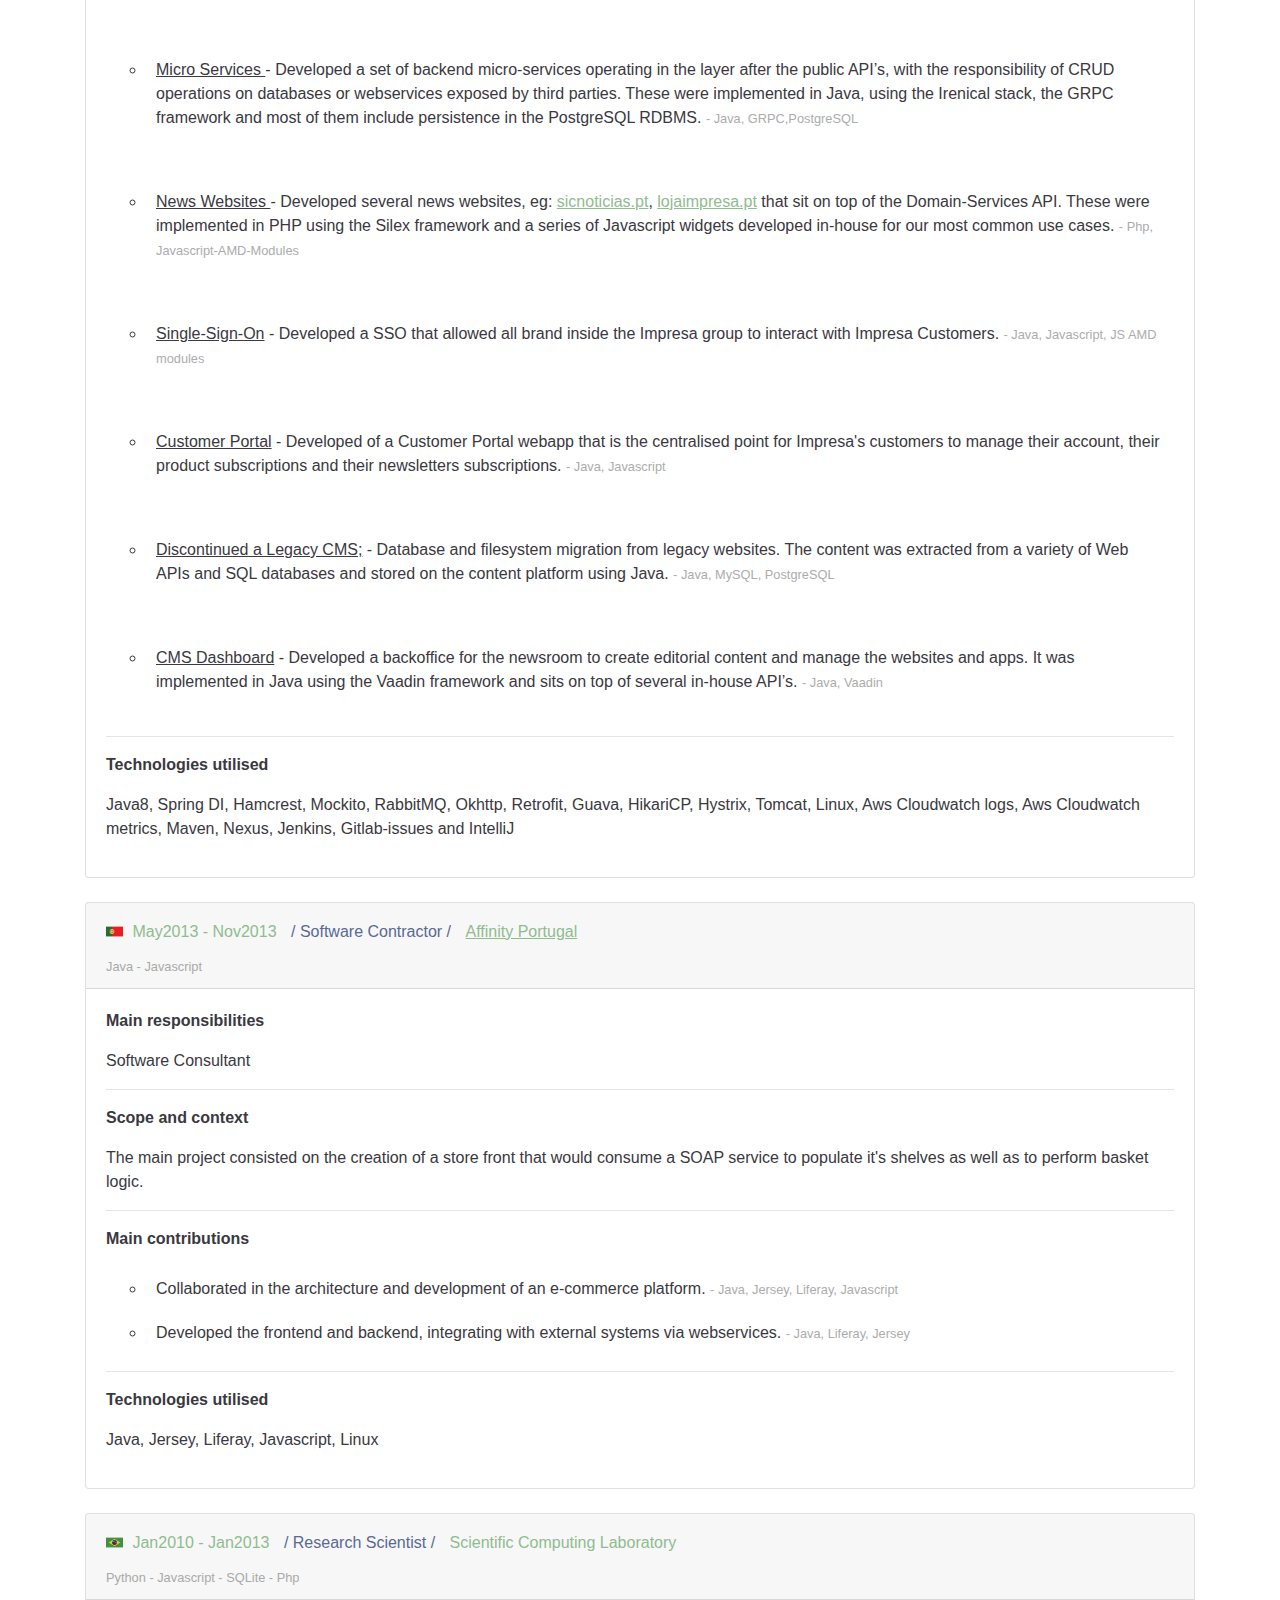
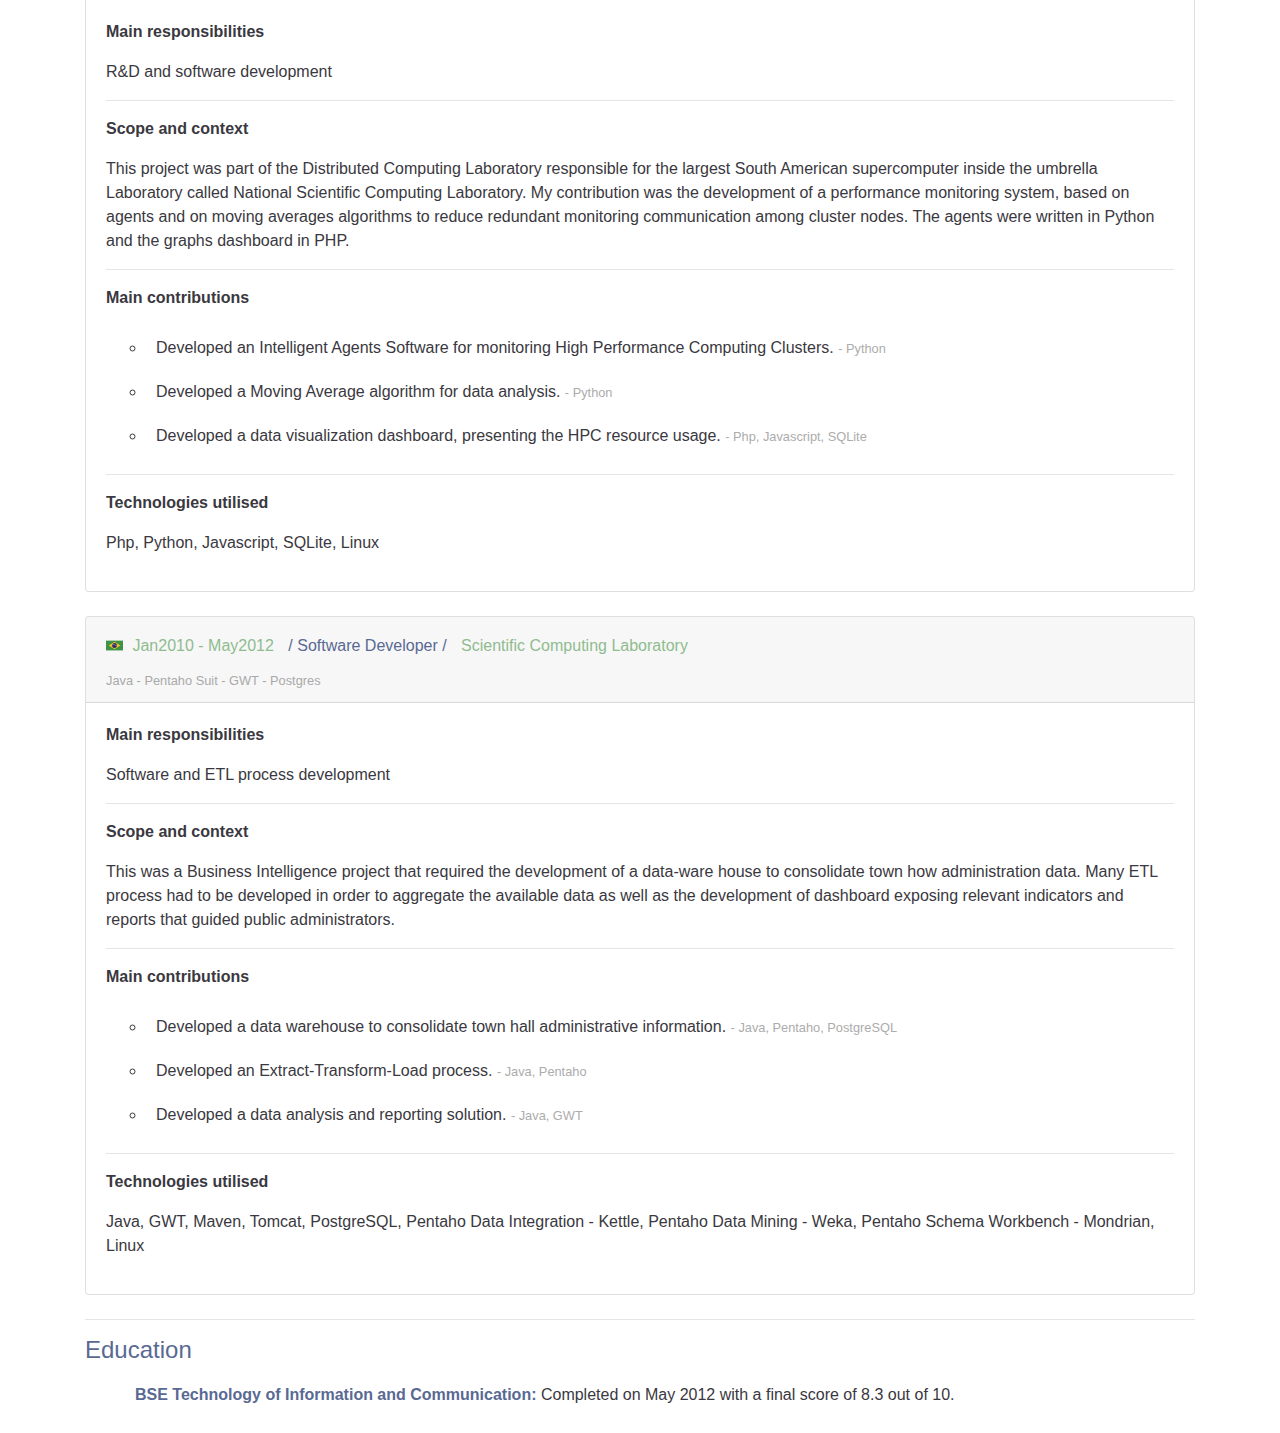
==== commit e0ac666f: "Using mustache template engine to automate copy/paste work" ====
--- a/extended-version.html
+++ b/extended-version.html
@@ -6,7 +6,7 @@
     <link rel="stylesheet" href="https://maxcdn.bootstrapcdn.com/bootstrap/4.0.0/css/bootstrap.min.css">
     <link rel="stylesheet" href="https://cdnjs.cloudflare.com/ajax/libs/animate.css/3.5.2/animate.min.css"/>
     <link href="https://fonts.googleapis.com/css?family=Gugi" rel="stylesheet">
-    <link rel="stylesheet" href="style.css"/>
+    <link rel="stylesheet" href="assets/css/style.css"/>
     <title>Vinicius Alvarenga</title>
 </head>
 <body>
@@ -14,7 +14,7 @@
 <!-- PHOTO-->
 <div class="container">
     <div class="profile-picture-container">
-        <img src="vini.jpg" alt="vini" class="profile-picture img-thumbnail fadeIn animated">
+        <img src="assets/img/vini.jpg" alt="vini" class="profile-picture img-thumbnail fadeIn animated">
     </div>
 </div>
 
@@ -109,7 +109,7 @@
         <!--BOOKING.COM-->
         <div class="card mb-4 box-shadow">
             <div class="card-header">
-                <img height="20px" src="uk.png"/>
+                <img height="20px" src="assets/img/uk.png"/>
                 <label style="color: darkseagreen; padding: 5px">Jul 2017 - Present</label>
                 <label style="color: #596993; padding: 5px"> / Backend Software Engineer / </label>
                 <label style="padding: 5px">
@@ -233,7 +233,7 @@
         <!--IMPRESA-->
         <div class="card mb-4 box-shadow">
             <div class="card-header">
-                <img height="20px" src="pt.png"/>
+                <img height="20px" src="assets/img/pt.png"/>
                 <label style="color: darkseagreen; padding: 5px">Nov 2013 - Jul 2017</label>
                 <label style="color: #596993; padding: 5px"> / Full-stack Developer / </label>
                 <label style="padding: 5px">
@@ -384,7 +384,7 @@
         <!--AFFINITY-->
         <div class="card mb-4 box-shadow">
             <div class="card-header">
-                <img height="20px" src="pt.png"/>
+                <img height="20px" src="assets/img/pt.png"/>
                 <label style="color: darkseagreen; padding: 5px">May2013 - Nov2013 </label>
                 <label style="color: #596993; padding: 5px"> / Software Contractor / </label>
                 <label style="padding: 5px">
@@ -432,7 +432,7 @@
     <!--LNCC MONITORING IA-->
     <div class="card mb-4 box-shadow">
         <div class="card-header">
-            <img height="20px" src="br.png"/>
+            <img height="20px" src="assets/img/br.png"/>
             <label style="color: darkseagreen; padding: 5px">Jan2010 - Jan2013 </label>
             <label style="color: #596993; padding: 5px"> / Research Scientist / </label>
             <label style="padding: 5px">
@@ -487,7 +487,7 @@
     <!--LNCC MONITORING IA-->
     <div class="card mb-4 box-shadow">
         <div class="card-header">
-            <img height="20px" src="br.png"/>
+            <img height="20px" src="assets/img/br.png"/>
             <label style="color: darkseagreen; padding: 5px">Jan2010 - May2012 </label>
             <label style="color: #596993; padding: 5px"> / Software Developer / </label>
             <label style="padding: 5px">
--- a/assets/css/style.css
+++ b/assets/css/style.css
@@ -0,0 +1,120 @@
+.profile-picture-container {
+    text-align: center;
+    padding-top: 18px
+}
+
+.profile-picture {
+    position: relative;
+    max-height: 8rem;
+    margin-left: 10%;
+    margin-right: 10%;
+    border-radius: 15px;
+    border: 2px solid darkseagreen;
+}
+
+.hand-written {
+    font-family: 'Gugi', cursive;
+    text-transform: uppercase;
+    font-size: 0.6rem;
+    color: darkgray;
+    margin-top: 13px;
+}
+
+.code-picture-wrapper {
+    border: none;
+    height: 10px;
+    overflow: hidden;
+    border-radius: 90px;
+
+}
+
+.code-picture {
+    border: none;
+    padding: 0px;
+    -ms-filter: "progid:DXImageTransform.Microsoft.Alpha(Opacity=50)"; /* IE 8 */
+    filter: alpha(opacity=50); /* IE 5-7 */
+    -moz-opacity: 0.5; /* Netscape */
+    -khtml-opacity: 0.5; /* Safari 1.x */
+    opacity: 0.5; /* Good browsers */
+}
+
+.lead-intro {
+    position: relative;
+    display: inline-block;
+    font-size: 1rem;
+    margin-left: 10%;
+    margin-right: 10%;
+
+}
+
+.lead-wrapper {
+    position: relative;
+    text-align: center;
+}
+
+.center {
+    text-align: center;
+}
+
+body {
+    color: rgb(58, 56, 64);;
+}
+
+.main {
+    color: #596993;
+}
+
+.secondary {
+    color: #7A9FF2
+}
+
+.third {
+    color: #0F0F0D;
+}
+
+ul {
+    list-style-type: none;
+}
+
+a {
+    color: darkseagreen;
+    text-decoration: underline;
+}
+
+/* unvisited link */
+a:link {
+    color: darkseagreen;
+}
+
+/* visited link */
+a:visited {
+    color: darkseagreen;
+}
+
+/* mouse over link */
+a:hover {
+    color: forestgreen;
+}
+
+/* selected link */
+a:active {
+    color: green;
+}
+
+.card-body ul {
+    list-style-type: circle;
+}
+
+li {
+    padding: 10px;
+}
+
+small {
+    font-size: 80%;
+    font-weight: 400;
+    color: #acacac;
+}
+
+img {
+    padding-bottom: 3px;
+}